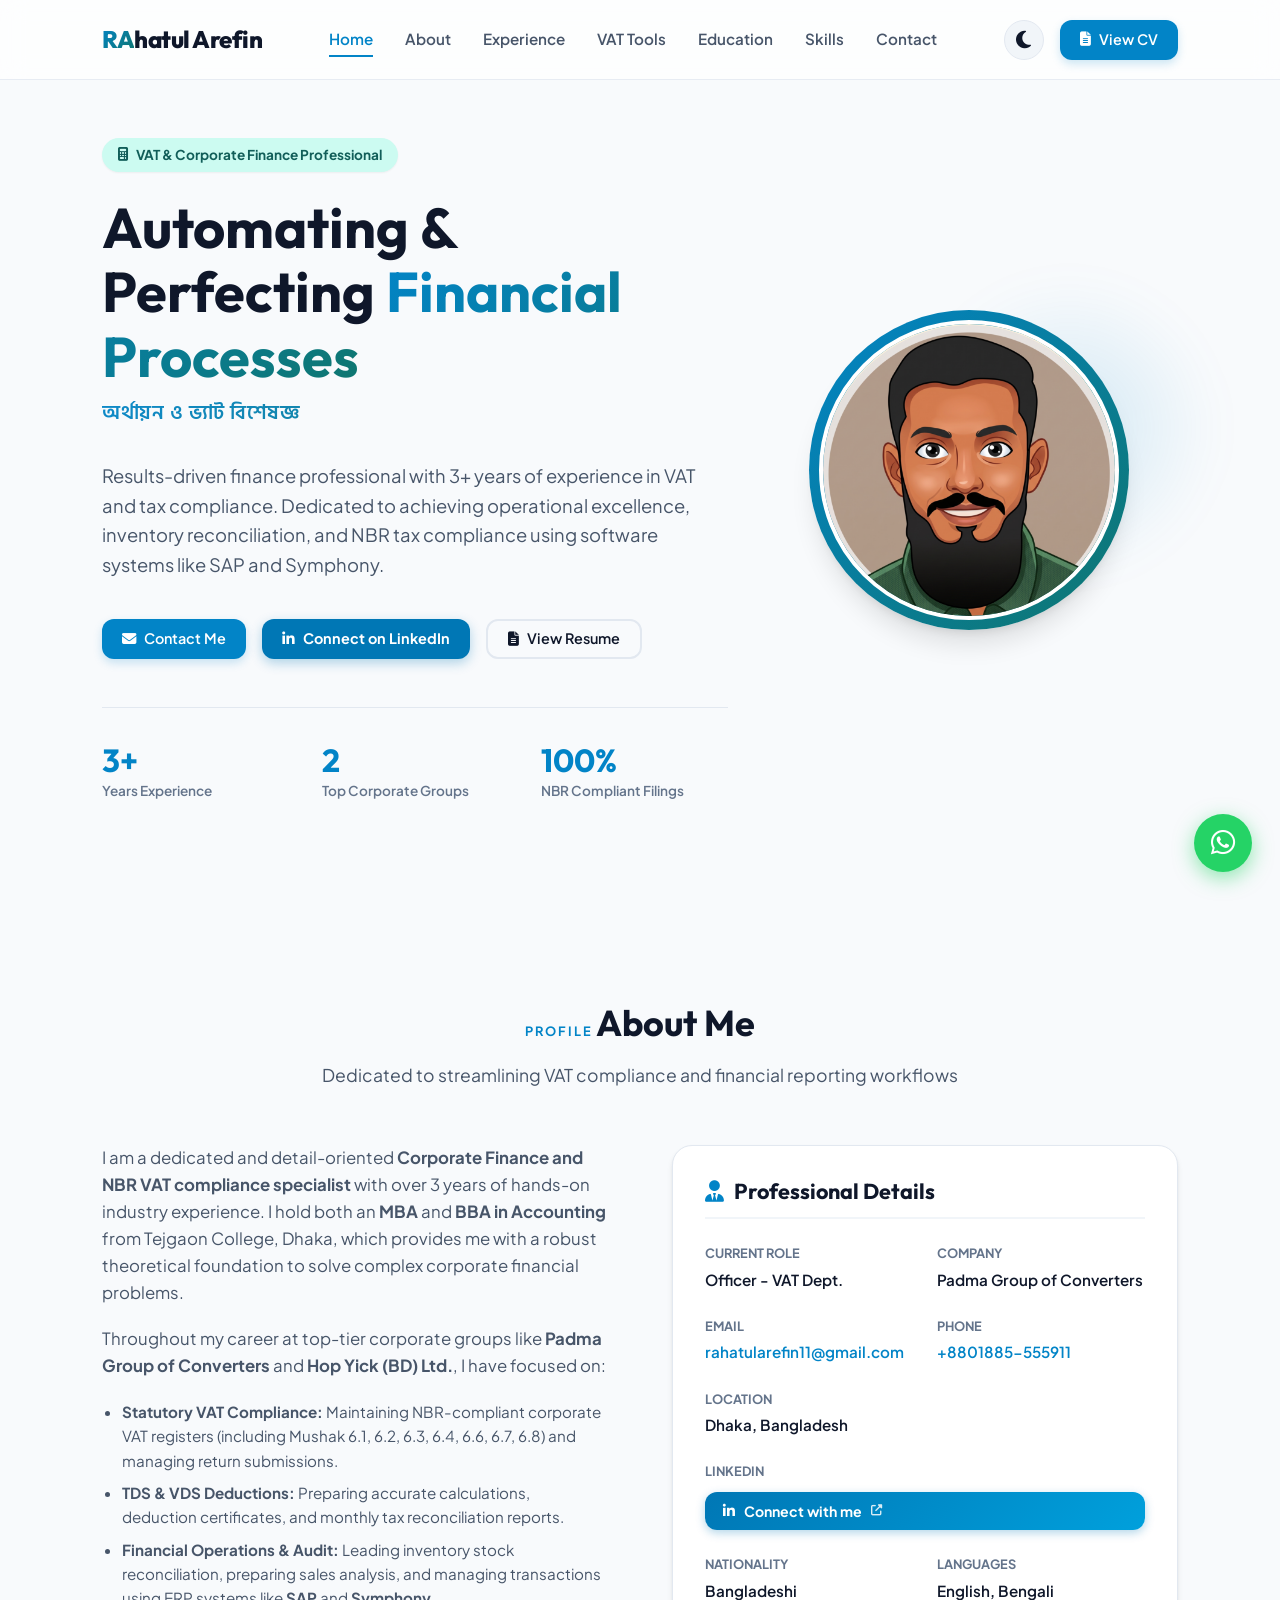
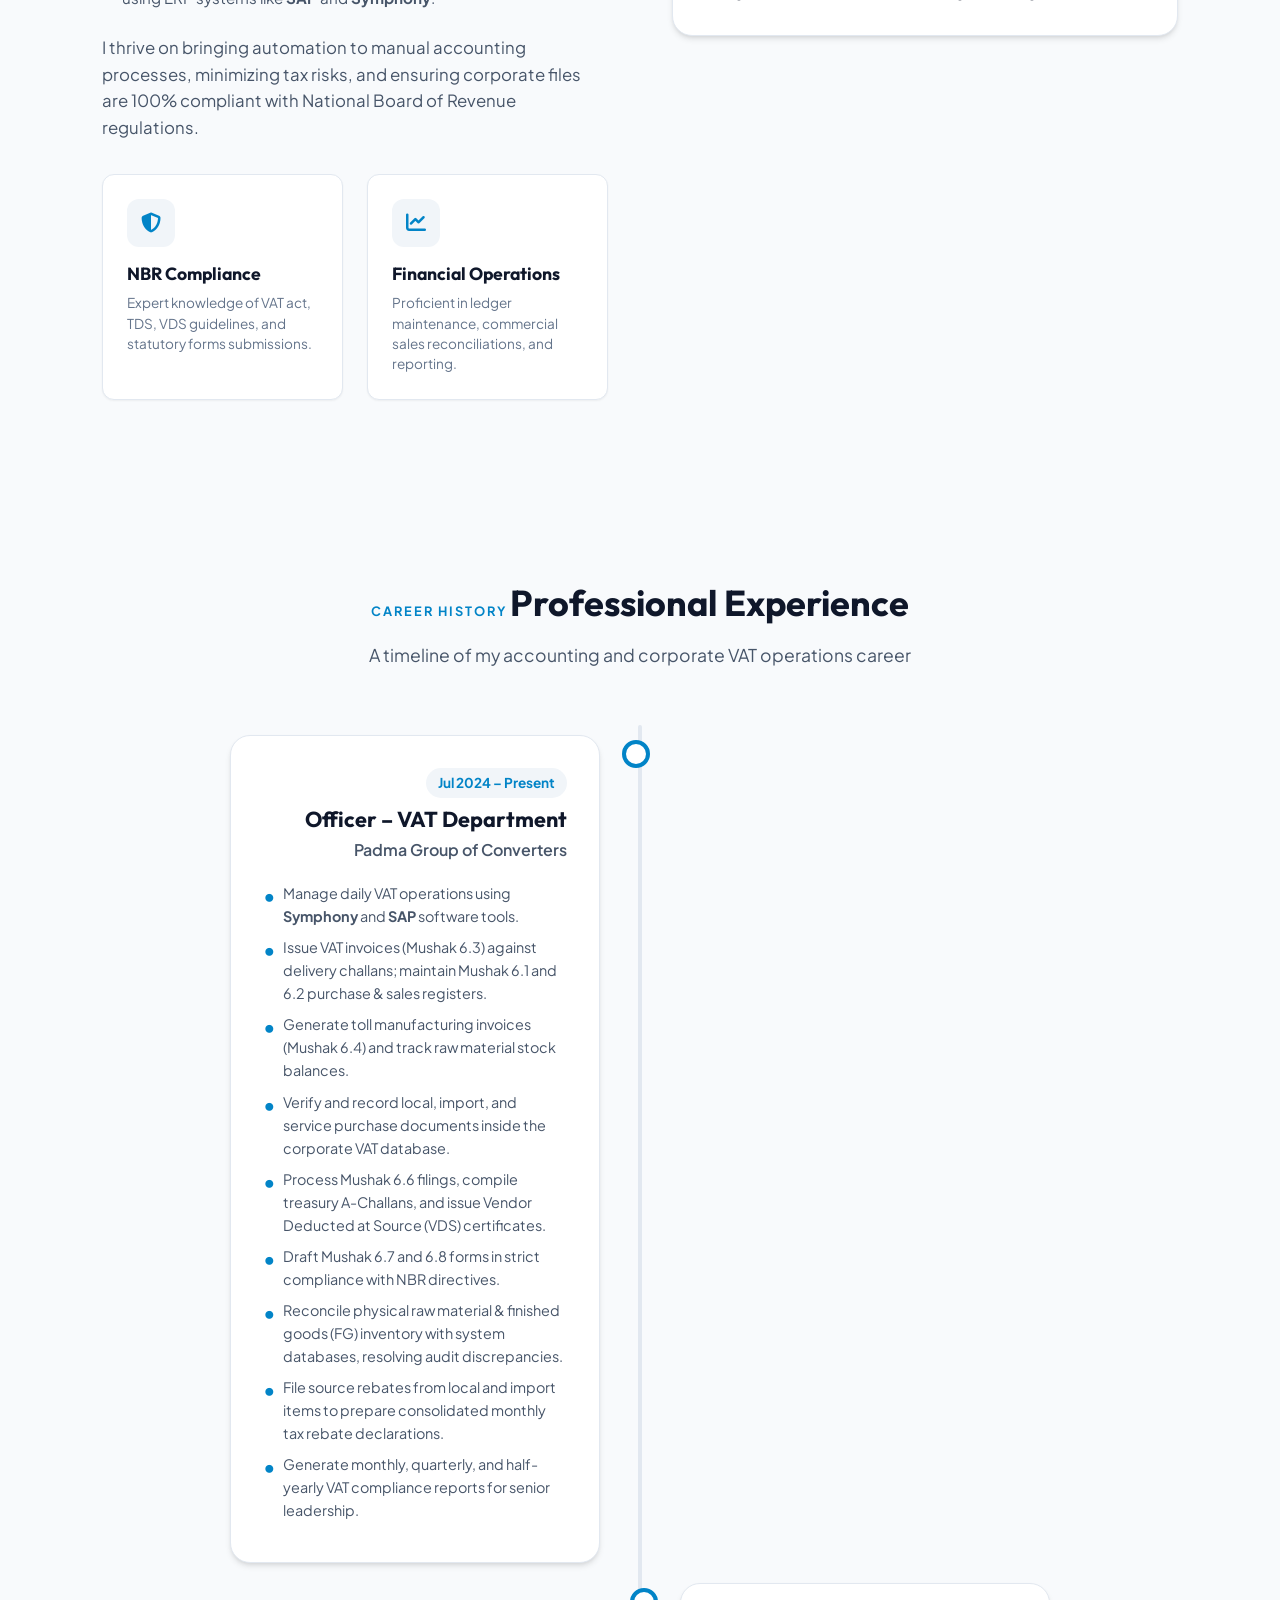
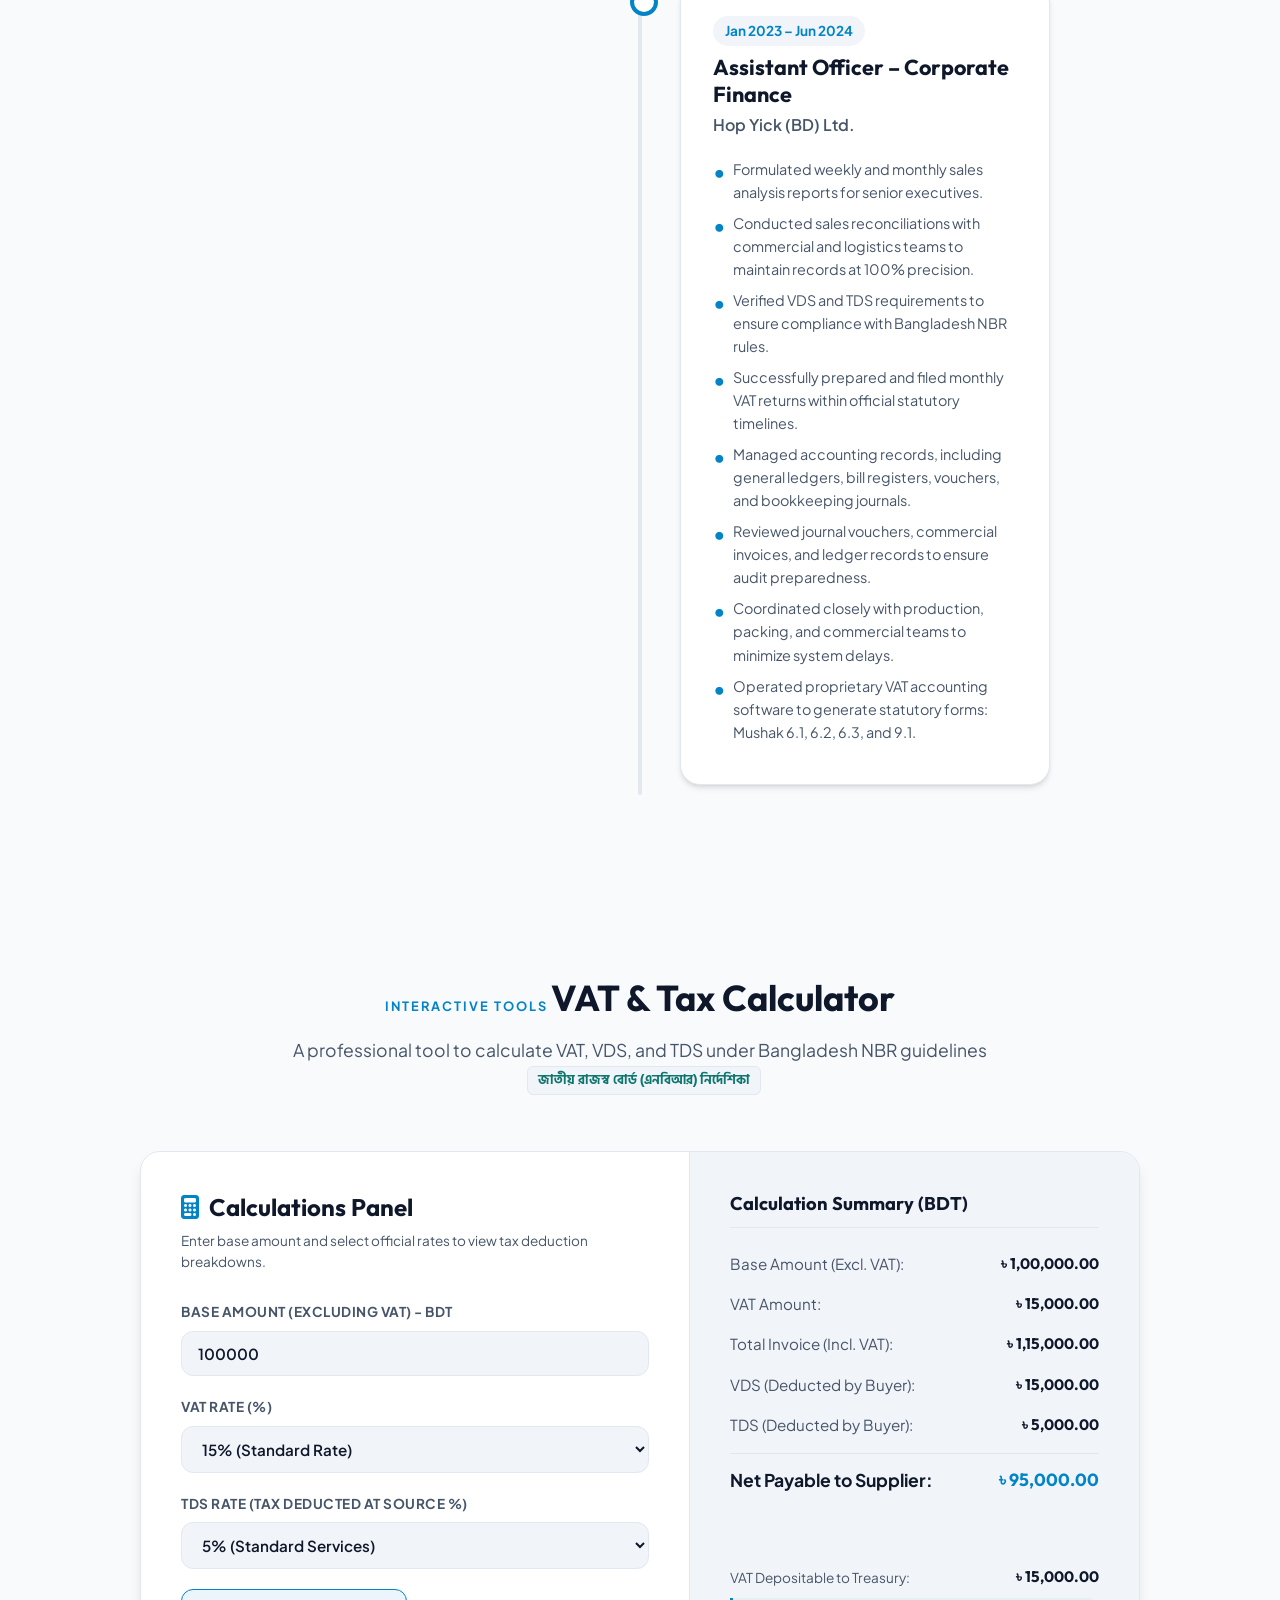
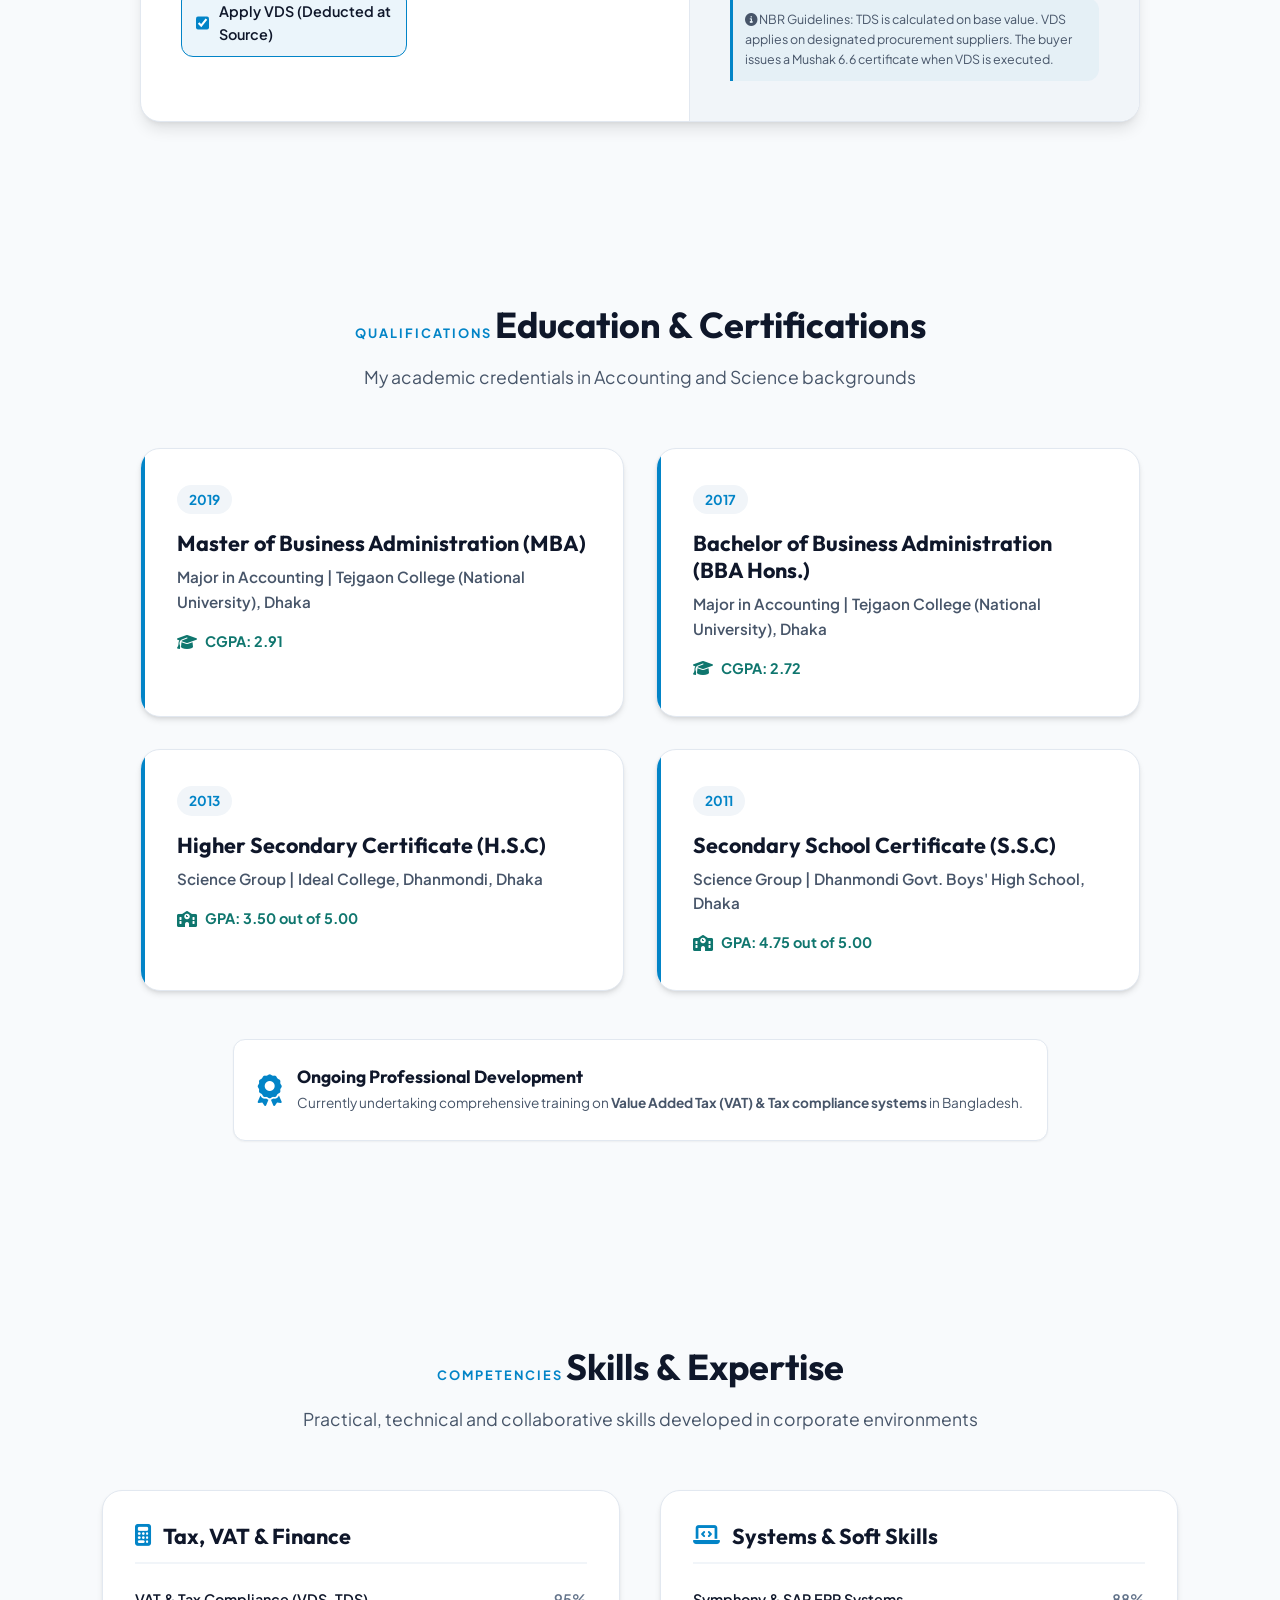
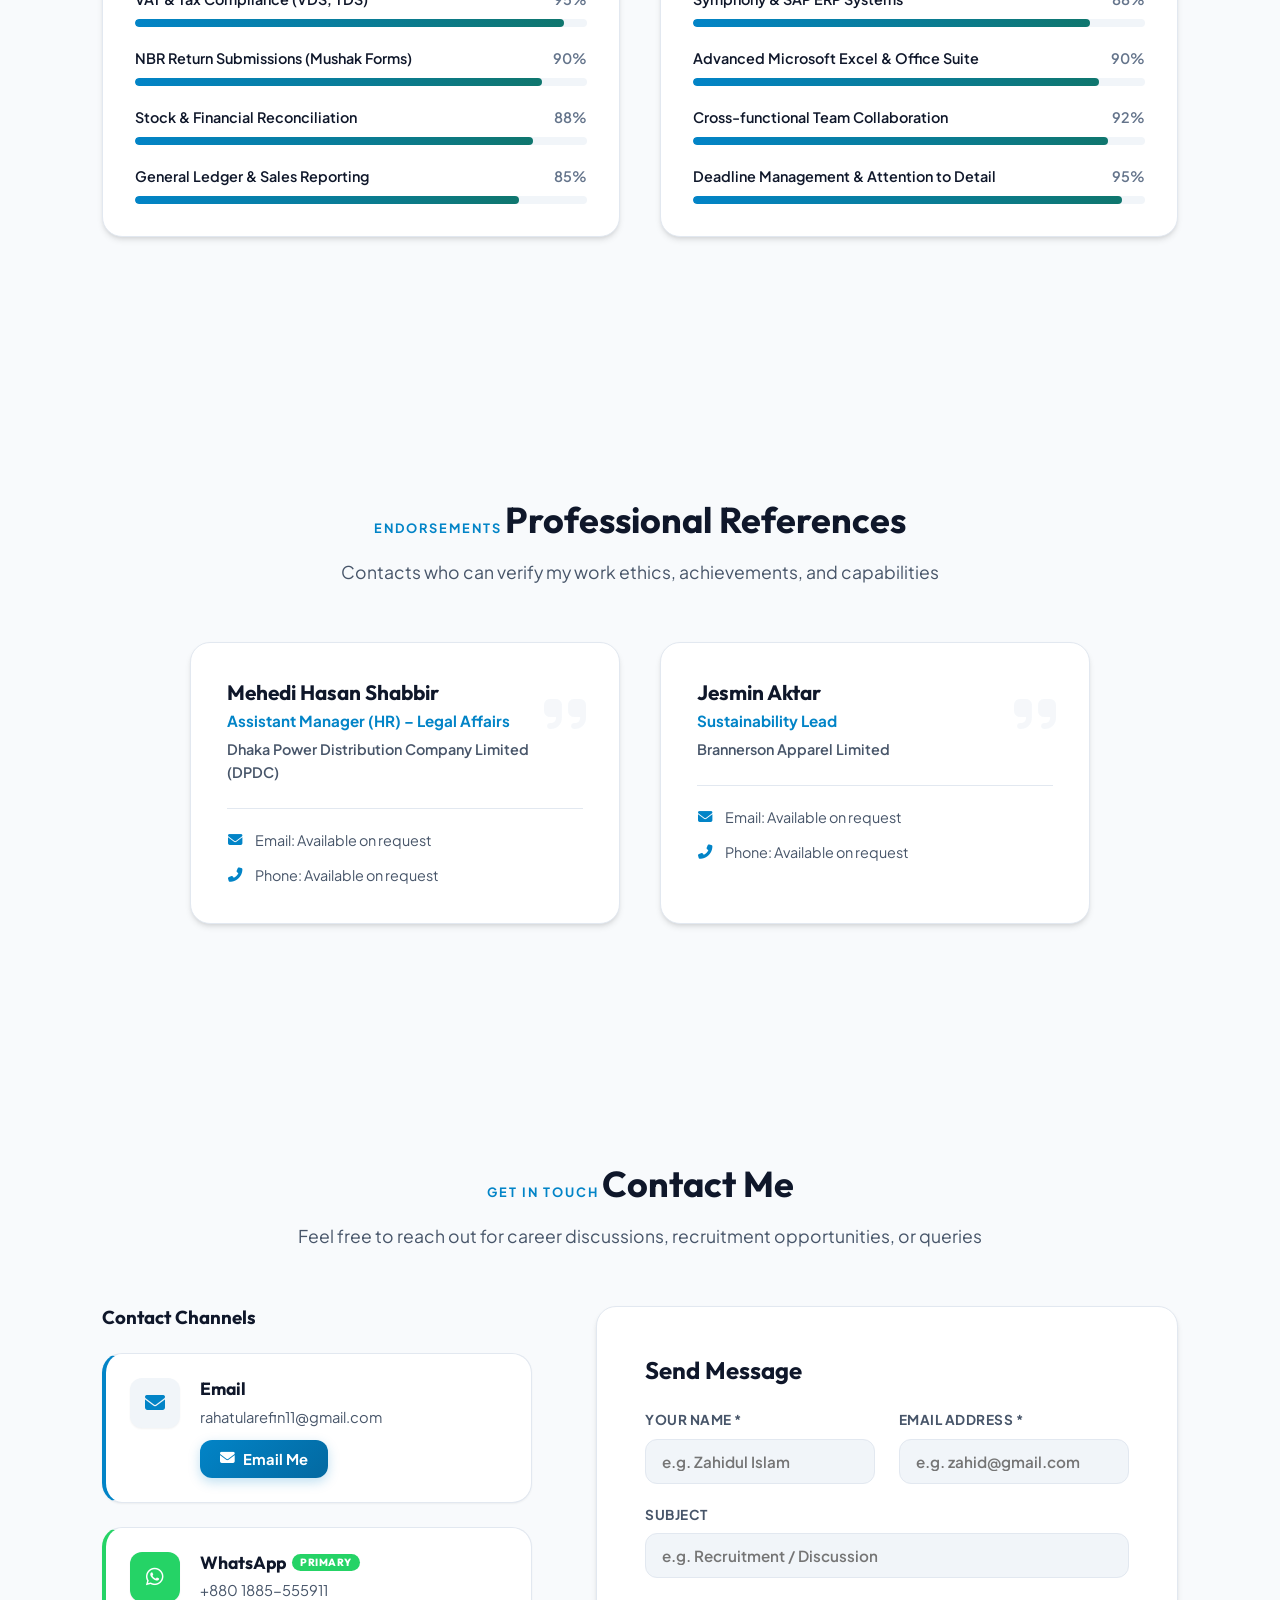
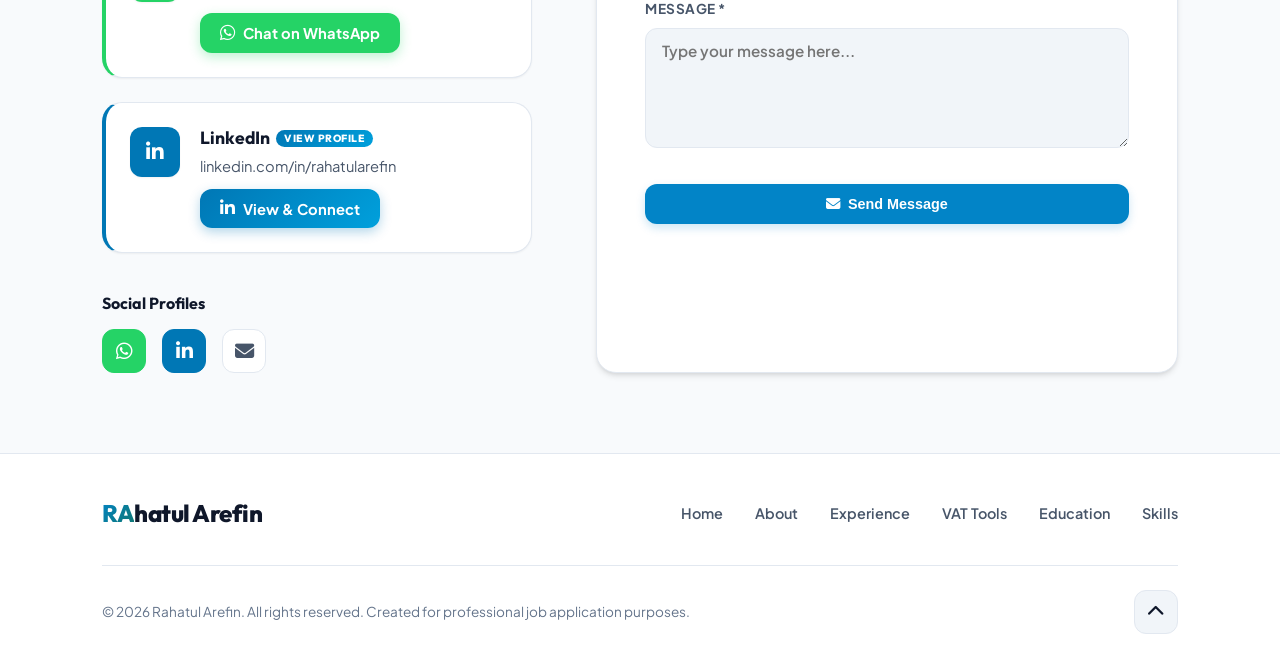
==== index.html @ 2ce01887 "feat: Add professional portfolio website for Rahatul Arefin - Created index.html for the portfolio l" ====
<!DOCTYPE html>
<html lang="en" data-theme="light">
<head>
  <meta charset="UTF-8">
  <meta name="viewport" content="width=device-width, initial-scale=1.0">
  <title>Rahatul Arefin | VAT & Corporate Finance Professional</title>
  <meta name="description" content="Professional portfolio of Rahatul Arefin, an Officer in VAT and Corporate Finance with 3+ years of experience in NBR compliance, VAT filings, reconciliations, and financial reporting.">
  
  <!-- FontAwesome Icons -->
  <link rel="stylesheet" href="https://cdnjs.cloudflare.com/ajax/libs/font-awesome/6.4.0/css/all.min.css">
  
  <!-- Custom Stylesheet -->
  <link rel="stylesheet" href="css/style.css">
</head>
<body>

  <!-- Scroll Progress Bar -->
  <div class="scroll-progress"></div>

  <!-- Header / Navigation -->
  <header>
    <div class="logo" onclick="window.scrollTo({top: 0, behavior: 'smooth'})">
      <span>RA</span>hatul Arefin
    </div>
    
    <nav class="nav-links">
      <a href="#hero" class="active">Home</a>
      <a href="#about">About</a>
      <a href="#experience">Experience</a>
      <a href="#calculator">VAT Tools</a>
      <a href="#education">Education</a>
      <a href="#skills">Skills</a>
      <a href="#contact">Contact</a>
      <a href="cv.html" class="mobile-cv-download">
        <i class="fas fa-file-alt"></i> View CV
      </a>
    </nav>
    
    <div class="header-right">
      <button class="theme-toggle" id="theme-toggle" aria-label="Toggle dark/light mode">
        <i class="fas fa-moon"></i>
        <i class="fas fa-sun"></i>
      </button>
      
      <div class="nav-actions">
        <a href="cv.html" class="btn-primary">
          <i class="fas fa-file-alt"></i> View CV
        </a>
      </div>
      
      <button class="mobile-menu-btn" aria-label="Toggle menu">
        <i class="fas fa-bars"></i>
      </button>
    </div>
  </header>

  <!-- Hero Section -->
  <section id="hero" class="hero">
    <div class="hero-content">
      <div class="hero-tag">
        <i class="fas fa-calculator"></i> VAT & Corporate Finance Professional
      </div>
      <h1 class="hero-title">
        Automating & Perfecting <span>Financial Processes</span>
      </h1>
      <div class="hero-bangla-subtitle">অর্থায়ন ও ভ্যাট বিশেষজ্ঞ</div>
      <p class="hero-description">
        Results-driven finance professional with 3+ years of experience in VAT and tax compliance. Dedicated to achieving operational excellence, inventory reconciliation, and NBR tax compliance using software systems like SAP and Symphony.
      </p>
      
      <div class="hero-actions">
        <a href="#contact" class="btn-primary">
          <i class="fas fa-envelope"></i> Contact Me
        </a>
        <a href="https://linkedin.com/in/rahatularefin" target="_blank" rel="noopener noreferrer" class="btn-linkedin">
          <i class="fab fa-linkedin-in"></i> Connect on LinkedIn
        </a>
        <a href="cv.html" class="btn-secondary">
          <i class="fas fa-file-alt"></i> View Resume
        </a>
      </div>
      
      <div class="hero-stats">
        <div class="stat-item">
          <h3>3+</h3>
          <p>Years Experience</p>
        </div>
        <div class="stat-item">
          <h3>2</h3>
          <p>Top Corporate Groups</p>
        </div>
        <div class="stat-item">
          <h3>100%</h3>
          <p>NBR Compliant Filings</p>
        </div>
      </div>
    </div>
    
    <div class="hero-image-container">
      <div class="hero-image-wrapper">
        <img src="images/arefinrahat.png" alt="Rahatul Arefin">
      </div>
      <div class="hero-bg-glow"></div>
    </div>
  </section>

  <!-- About Section -->
  <section id="about" class="reveal">
    <div class="section-header">
      <span class="section-tag">Profile</span>
      <h2 class="section-title">About Me</h2>
      <p class="section-subtitle">Dedicated to streamlining VAT compliance and financial reporting workflows</p>
    </div>
    
    <div class="about-grid">
      <div class="about-text-content">
        <p>
          I am a dedicated and detail-oriented <strong>Corporate Finance and NBR VAT compliance specialist</strong> with over 3 years of hands-on industry experience. I hold both an <strong>MBA</strong> and <strong>BBA in Accounting</strong> from Tejgaon College, Dhaka, which provides me with a robust theoretical foundation to solve complex corporate financial problems.
        </p>
        <p>
          Throughout my career at top-tier corporate groups like <strong>Padma Group of Converters</strong> and <strong>Hop Yick (BD) Ltd.</strong>, I have focused on:
        </p>
        <ul style="margin-bottom: 1.5rem; padding-left: 20px; list-style-type: disc; color: var(--text-secondary); font-size: 0.95rem; line-height: 1.6;">
          <li style="margin-bottom: 8px;"><strong>Statutory VAT Compliance:</strong> Maintaining NBR-compliant corporate VAT registers (including Mushak 6.1, 6.2, 6.3, 6.4, 6.6, 6.7, 6.8) and managing return submissions.</li>
          <li style="margin-bottom: 8px;"><strong>TDS & VDS Deductions:</strong> Preparing accurate calculations, deduction certificates, and monthly tax reconciliation reports.</li>
          <li style="margin-bottom: 8px;"><strong>Financial Operations & Audit:</strong> Leading inventory stock reconciliation, preparing sales analysis, and managing transactions using ERP systems like <strong>SAP</strong> and <strong>Symphony</strong>.</li>
        </ul>
        <p>
          I thrive on bringing automation to manual accounting processes, minimizing tax risks, and ensuring corporate files are 100% compliant with National Board of Revenue regulations.
        </p>
        
        <div class="career-pillars">
          <div class="pillar-card">
            <div class="pillar-icon"><i class="fas fa-shield-alt"></i></div>
            <h4>NBR Compliance</h4>
            <p>Expert knowledge of VAT act, TDS, VDS guidelines, and statutory forms submissions.</p>
          </div>
          <div class="pillar-card">
            <div class="pillar-icon"><i class="fas fa-chart-line"></i></div>
            <h4>Financial Operations</h4>
            <p>Proficient in ledger maintenance, commercial sales reconciliations, and reporting.</p>
          </div>
        </div>
      </div>
      
      <div class="about-details-card">
        <h3><i class="fas fa-user-tie"></i> Professional Details</h3>
        <div class="info-grid">
          <div class="info-item">
            <span class="info-label">Current Role</span>
            <span class="info-value">Officer - VAT Dept.</span>
          </div>
          <div class="info-item">
            <span class="info-label">Company</span>
            <span class="info-value">Padma Group of Converters</span>
          </div>
          <div class="info-item">
            <span class="info-label">Email</span>
            <span class="info-value"><a href="mailto:rahatularefin11@gmail.com">rahatularefin11@gmail.com</a></span>
          </div>
          <div class="info-item">
            <span class="info-label">Phone</span>
            <span class="info-value"><a href="tel:+8801885555911">+8801885-555911</a></span>
          </div>
          <div class="info-item">
            <span class="info-label">Location</span>
            <span class="info-value">Dhaka, Bangladesh</span>
          </div>
          <div class="info-item info-item--linkedin">
            <span class="info-label">LinkedIn</span>
            <a
              href="https://linkedin.com/in/rahatularefin"
              target="_blank"
              rel="noopener noreferrer"
              class="linkedin-connect-btn"
            >
              <i class="fab fa-linkedin-in"></i>
              <span>Connect with me</span>
              <i class="fas fa-external-link-alt linkedin-ext"></i>
            </a>
          </div>
          <div class="info-item">
            <span class="info-label">Nationality</span>
            <span class="info-value">Bangladeshi</span>
          </div>
          <div class="info-item">
            <span class="info-label">Languages</span>
            <span class="info-value">English, Bengali</span>
          </div>
        </div>
      </div>
    </div>
  </section>

  <!-- Experience Section -->
  <section id="experience" class="reveal">
    <div class="section-header">
      <span class="section-tag">Career History</span>
      <h2 class="section-title">Professional Experience</h2>
      <p class="section-subtitle">A timeline of my accounting and corporate VAT operations career</p>
    </div>
    
    <div class="timeline">
      <!-- Padma Group of Converters -->
      <div class="timeline-item">
        <div class="timeline-content">
          <span class="timeline-date">Jul 2024 – Present</span>
          <h3 class="timeline-title">Officer – VAT Department</h3>
          <span class="timeline-company">Padma Group of Converters</span>
          <ul class="timeline-responsibilities">
            <li>Manage daily VAT operations using <strong>Symphony</strong> and <strong>SAP</strong> software tools.</li>
            <li>Issue VAT invoices (Mushak 6.3) against delivery challans; maintain Mushak 6.1 and 6.2 purchase & sales registers.</li>
            <li>Generate toll manufacturing invoices (Mushak 6.4) and track raw material stock balances.</li>
            <li>Verify and record local, import, and service purchase documents inside the corporate VAT database.</li>
            <li>Process Mushak 6.6 filings, compile treasury A-Challans, and issue Vendor Deducted at Source (VDS) certificates.</li>
            <li>Draft Mushak 6.7 and 6.8 forms in strict compliance with NBR directives.</li>
            <li>Reconcile physical raw material & finished goods (FG) inventory with system databases, resolving audit discrepancies.</li>
            <li>File source rebates from local and import items to prepare consolidated monthly tax rebate declarations.</li>
            <li>Generate monthly, quarterly, and half-yearly VAT compliance reports for senior leadership.</li>
          </ul>
        </div>
      </div>
      
      <!-- Hop Yick (BD) Ltd -->
      <div class="timeline-item">
        <div class="timeline-content">
          <span class="timeline-date">Jan 2023 – Jun 2024</span>
          <h3 class="timeline-title">Assistant Officer – Corporate Finance</h3>
          <span class="timeline-company">Hop Yick (BD) Ltd.</span>
          <ul class="timeline-responsibilities">
            <li>Formulated weekly and monthly sales analysis reports for senior executives.</li>
            <li>Conducted sales reconciliations with commercial and logistics teams to maintain records at 100% precision.</li>
            <li>Verified VDS and TDS requirements to ensure compliance with Bangladesh NBR rules.</li>
            <li>Successfully prepared and filed monthly VAT returns within official statutory timelines.</li>
            <li>Managed accounting records, including general ledgers, bill registers, vouchers, and bookkeeping journals.</li>
            <li>Reviewed journal vouchers, commercial invoices, and ledger records to ensure audit preparedness.</li>
            <li>Coordinated closely with production, packing, and commercial teams to minimize system delays.</li>
            <li>Operated proprietary VAT accounting software to generate statutory forms: Mushak 6.1, 6.2, 6.3, and 9.1.</li>
          </ul>
        </div>
      </div>
    </div>
  </section>

  <!-- Interactive NBR VAT & TDS Calculator Tool -->
  <section id="calculator" class="reveal">
    <div class="section-header">
      <span class="section-tag">Interactive Tools</span>
      <h2 class="section-title">VAT & Tax Calculator</h2>
      <p class="section-subtitle">A professional tool to calculate VAT, VDS, and TDS under Bangladesh NBR guidelines <span class="bangla-calc-tag">জাতীয় রাজস্ব বোর্ড (এনবিআর) নির্দেশিকা</span></p>
    </div>
    
    <div class="calc-card">
      <div class="calc-form-pane">
        <h3><i class="fas fa-calculator"></i> Calculations Panel</h3>
        <p class="calc-intro-text">Enter base amount and select official rates to view tax deduction breakdowns.</p>
        
        <div class="form-group">
          <label for="calc-amount">Base Amount (excluding VAT) - BDT</label>
          <input type="number" id="calc-amount" value="100000" min="0" placeholder="e.g. 100000">
        </div>
        
        <div class="form-group">
          <label for="calc-vat-rate">VAT Rate (%)</label>
          <select id="calc-vat-rate">
            <option value="15" selected>15% (Standard Rate)</option>
            <option value="10">10% (Specified Services)</option>
            <option value="7.5">7.5% (Suppliers / Procurement)</option>
            <option value="5">5% (Reduced Rate / Basic)</option>
            <option value="0">0% (Exempted / Exported)</option>
          </select>
        </div>
        
        <div class="form-group">
          <label for="calc-tds-rate">TDS Rate (Tax Deducted at Source %)</label>
          <select id="calc-tds-rate">
            <option value="0">0% (Exempted)</option>
            <option value="2">2% (Supply of Goods / Contractors)</option>
            <option value="3">3% (Office Rent)</option>
            <option value="5" selected>5% (Standard Services)</option>
            <option value="7.5">7.5% (Consultants / Advisory)</option>
            <option value="10">10% (High-rate Services / Commissions)</option>
          </select>
        </div>
        
        <div class="calc-switch-group">
          <label class="checkbox-label checked">
            <input type="checkbox" id="calc-vds" checked>
            <span>Apply VDS (Deducted at Source)</span>
          </label>
        </div>
      </div>
      
      <div class="calc-results-pane">
        <div class="results-header">
          <h4>Calculation Summary (BDT)</h4>
          
          <div class="results-list">
            <div class="result-row">
              <span>Base Amount (Excl. VAT):</span>
              <span class="result-val" id="res-base">৳ 100,000.00</span>
            </div>
            <div class="result-row">
              <span>VAT Amount:</span>
              <span class="result-val" id="res-vat">৳ 15,000.00</span>
            </div>
            <div class="result-row">
              <span>Total Invoice (Incl. VAT):</span>
              <span class="result-val" id="res-total">৳ 115,000.00</span>
            </div>
            <div class="result-row">
              <span>VDS (Deducted by Buyer):</span>
              <span class="result-val" id="res-vds">৳ 15,000.00</span>
            </div>
            <div class="result-row">
              <span>TDS (Deducted by Buyer):</span>
              <span class="result-val" id="res-tds">৳ 5,000.00</span>
            </div>
            <div class="result-row highlight">
              <span>Net Payable to Supplier:</span>
              <span class="result-val" id="res-payable">৳ 95,000.00</span>
            </div>
          </div>
        </div>
        
        <div>
          <div class="result-row" style="margin-bottom: 0.5rem; font-size: 0.85rem;">
            <span>VAT Depositable to Treasury:</span>
            <span class="result-val" id="res-treasury" style="font-size: 0.95rem;">৳ 15,000.00</span>
          </div>
          <div class="calc-notes">
            <i class="fas fa-info-circle"></i>
            <span>NBR Guidelines: TDS is calculated on base value. VDS applies on designated procurement suppliers. The buyer issues a Mushak 6.6 certificate when VDS is executed.</span>
          </div>
        </div>
      </div>
    </div>
  </section>

  <!-- Education Section -->
  <section id="education" class="reveal">
    <div class="section-header">
      <span class="section-tag">Qualifications</span>
      <h2 class="section-title">Education & Certifications</h2>
      <p class="section-subtitle">My academic credentials in Accounting and Science backgrounds</p>
    </div>
    
    <div class="edu-grid">
      <!-- MBA -->
      <div class="edu-card">
        <span class="edu-year">2019</span>
        <h3 class="edu-degree">Master of Business Administration (MBA)</h3>
        <p class="edu-school">Major in Accounting | Tejgaon College (National University), Dhaka</p>
        <span class="edu-gpa"><i class="fas fa-graduation-cap"></i> CGPA: 2.91</span>
      </div>
      
      <!-- BBA -->
      <div class="edu-card">
        <span class="edu-year">2017</span>
        <h3 class="edu-degree">Bachelor of Business Administration (BBA Hons.)</h3>
        <p class="edu-school">Major in Accounting | Tejgaon College (National University), Dhaka</p>
        <span class="edu-gpa"><i class="fas fa-graduation-cap"></i> CGPA: 2.72</span>
      </div>
      
      <!-- H.S.C -->
      <div class="edu-card">
        <span class="edu-year">2013</span>
        <h3 class="edu-degree">Higher Secondary Certificate (H.S.C)</h3>
        <p class="edu-school">Science Group | Ideal College, Dhanmondi, Dhaka</p>
        <span class="edu-gpa"><i class="fas fa-school"></i> GPA: 3.50 out of 5.00</span>
      </div>
      
      <!-- S.S.C -->
      <div class="edu-card">
        <span class="edu-year">2011</span>
        <h3 class="edu-degree">Secondary School Certificate (S.S.C)</h3>
        <p class="edu-school">Science Group | Dhanmondi Govt. Boys' High School, Dhaka</p>
        <span class="edu-gpa"><i class="fas fa-school"></i> GPA: 4.75 out of 5.00</span>
      </div>
    </div>
    
    <!-- Certifications and Ongoing Training -->
    <div style="max-width: 1000px; margin: 3rem auto 0 auto; text-align: center;" class="reveal">
      <div style="background-color: var(--bg-secondary); border: 1px solid var(--border-color); border-radius: var(--radius-md); padding: 1.5rem; display: inline-flex; align-items: center; gap: 15px; box-shadow: var(--shadow-sm);">
        <div style="font-size: 2rem; color: var(--primary);"><i class="fas fa-award"></i></div>
        <div style="text-align: left;">
          <h4 style="font-size: 1.1rem; margin-bottom: 0.25rem;">Ongoing Professional Development</h4>
          <p style="font-size: 0.85rem; color: var(--text-secondary);">Currently undertaking comprehensive training on <strong>Value Added Tax (VAT) & Tax compliance systems</strong> in Bangladesh.</p>
        </div>
      </div>
    </div>
  </section>

  <!-- Skills Section -->
  <section id="skills" class="reveal">
    <div class="section-header">
      <span class="section-tag">Competencies</span>
      <h2 class="section-title">Skills & Expertise</h2>
      <p class="section-subtitle">Practical, technical and collaborative skills developed in corporate environments</p>
    </div>
    
    <div class="skills-grid">
      <!-- Technical / Domain Skills -->
      <div class="skills-category">
        <h3><i class="fas fa-calculator"></i> Tax, VAT & Finance</h3>
        <div class="skills-list">
          <div class="skill-item">
            <div class="skill-info">
              <span class="skill-name">VAT & Tax Compliance (VDS, TDS)</span>
              <span class="skill-level">95%</span>
            </div>
            <div class="skill-bar-container">
              <div class="skill-bar" data-width="95%"></div>
            </div>
          </div>
          
          <div class="skill-item">
            <div class="skill-info">
              <span class="skill-name">NBR Return Submissions (Mushak Forms)</span>
              <span class="skill-level">90%</span>
            </div>
            <div class="skill-bar-container">
              <div class="skill-bar" data-width="90%"></div>
            </div>
          </div>
          
          <div class="skill-item">
            <div class="skill-info">
              <span class="skill-name">Stock & Financial Reconciliation</span>
              <span class="skill-level">88%</span>
            </div>
            <div class="skill-bar-container">
              <div class="skill-bar" data-width="88%"></div>
            </div>
          </div>
          
          <div class="skill-item">
            <div class="skill-info">
              <span class="skill-name">General Ledger & Sales Reporting</span>
              <span class="skill-level">85%</span>
            </div>
            <div class="skill-bar-container">
              <div class="skill-bar" data-width="85%"></div>
            </div>
          </div>
        </div>
      </div>
      
      <!-- Software & Professional Skills -->
      <div class="skills-category">
        <h3><i class="fas fa-laptop-code"></i> Systems & Soft Skills</h3>
        <div class="skills-list">
          <div class="skill-item">
            <div class="skill-info">
              <span class="skill-name">Symphony & SAP ERP Systems</span>
              <span class="skill-level">88%</span>
            </div>
            <div class="skill-bar-container">
              <div class="skill-bar" data-width="88%"></div>
            </div>
          </div>
          
          <div class="skill-item">
            <div class="skill-info">
              <span class="skill-name">Advanced Microsoft Excel & Office Suite</span>
              <span class="skill-level">90%</span>
            </div>
            <div class="skill-bar-container">
              <div class="skill-bar" data-width="90%"></div>
            </div>
          </div>
          
          <div class="skill-item">
            <div class="skill-info">
              <span class="skill-name">Cross-functional Team Collaboration</span>
              <span class="skill-level">92%</span>
            </div>
            <div class="skill-bar-container">
              <div class="skill-bar" data-width="92%"></div>
            </div>
          </div>
          
          <div class="skill-item">
            <div class="skill-info">
              <span class="skill-name">Deadline Management & Attention to Detail</span>
              <span class="skill-level">95%</span>
            </div>
            <div class="skill-bar-container">
              <div class="skill-bar" data-width="95%"></div>
            </div>
          </div>
        </div>
      </div>
    </div>
  </section>

  <!-- References Section -->
  <section id="references" class="reveal">
    <div class="section-header">
      <span class="section-tag">Endorsements</span>
      <h2 class="section-title">Professional References</h2>
      <p class="section-subtitle">Contacts who can verify my work ethics, achievements, and capabilities</p>
    </div>
    
    <div class="ref-grid">
      <!-- Mehedi Hasan Shabbir -->
      <div class="ref-card">
        <div class="ref-icon-bg"><i class="fas fa-quote-right"></i></div>
        <h3 class="ref-name">Mehedi Hasan Shabbir</h3>
        <p class="ref-title">Assistant Manager (HR) – Legal Affairs</p>
        <p class="ref-company">Dhaka Power Distribution Company Limited (DPDC)</p>
        
        <div class="ref-details">
          <div class="ref-contact-row">
            <i class="fas fa-envelope"></i>
            <span>Email: Available on request</span>
          </div>
          <div class="ref-contact-row">
            <i class="fas fa-phone-alt"></i>
            <span>Phone: Available on request</span>
          </div>
        </div>
      </div>
      
      <!-- Jesmin Aktar -->
      <div class="ref-card">
        <div class="ref-icon-bg"><i class="fas fa-quote-right"></i></div>
        <h3 class="ref-name">Jesmin Aktar</h3>
        <p class="ref-title">Sustainability Lead</p>
        <p class="ref-company">Brannerson Apparel Limited</p>
        
        <div class="ref-details">
          <div class="ref-contact-row">
            <i class="fas fa-envelope"></i>
            <span>Email: Available on request</span>
          </div>
          <div class="ref-contact-row">
            <i class="fas fa-phone-alt"></i>
            <span>Phone: Available on request</span>
          </div>
        </div>
      </div>
    </div>
  </section>

  <!-- Contact Section -->
  <section id="contact" class="reveal">
    <div class="section-header">
      <span class="section-tag">Get in Touch</span>
      <h2 class="section-title">Contact Me</h2>
      <p class="section-subtitle">Feel free to reach out for career discussions, recruitment opportunities, or queries</p>
    </div>
    
    <div class="contact-container">
      <div class="contact-info">
        <h3>Contact Channels</h3>
        
        <div class="contact-card email-card">
          <div class="contact-icon"><i class="fas fa-envelope"></i></div>
          <div class="contact-details">
            <h4>Email</h4>
            <p>rahatularefin11@gmail.com</p>
            <a href="mailto:rahatularefin11@gmail.com" class="email-btn">
              <i class="fas fa-envelope"></i> Email Me
            </a>
          </div>
        </div>
        
        <!-- WhatsApp Primary CTA Card -->
        <div class="contact-card whatsapp-card">
          <div class="contact-icon whatsapp-icon"><i class="fab fa-whatsapp"></i></div>
          <div class="contact-details">
            <h4>WhatsApp <span class="wa-badge">Primary</span></h4>
            <p>+880 1885-555911</p>
            <a
              href="https://wa.me/8801885555911?text=Hi!"
              target="_blank"
              rel="noopener noreferrer"
              class="wa-btn"
              id="whatsapp-cta"
            >
              <i class="fab fa-whatsapp"></i>
              Chat on WhatsApp
            </a>
          </div>
        </div>
        
        <!-- LinkedIn Primary CTA Card -->
        <div class="contact-card linkedin-card">
          <div class="contact-icon linkedin-icon"><i class="fab fa-linkedin-in"></i></div>
          <div class="contact-details">
            <h4>LinkedIn <span class="li-badge">View Profile</span></h4>
            <p>linkedin.com/in/rahatularefin</p>
            <a
              href="https://linkedin.com/in/rahatularefin"
              target="_blank"
              rel="noopener noreferrer"
              class="li-btn"
            >
              <i class="fab fa-linkedin-in"></i>
              View &amp; Connect
            </a>
          </div>
        </div>
        
        <div style="margin-top: 1rem;">
          <h4>Social Profiles</h4>
          <div class="social-links">
            <a href="https://wa.me/8801885555911?text=Hi!" target="_blank" rel="noopener noreferrer" class="social-icon social-icon--wa" aria-label="WhatsApp">
              <i class="fab fa-whatsapp"></i>
            </a>
            <a href="https://linkedin.com/in/rahatularefin" target="_blank" rel="noopener noreferrer" class="social-icon social-icon--li" aria-label="LinkedIn">
              <i class="fab fa-linkedin-in"></i>
            </a>
            <a href="mailto:rahatularefin11@gmail.com" class="social-icon" aria-label="Email">
              <i class="fas fa-envelope"></i>
            </a>
          </div>
        </div>
      </div>
      
      <div class="contact-form-pane">
        <h3>Send Message</h3>
        <form id="contact-form">
          <div class="form-row">
            <div class="form-group">
              <label for="form-name">Your Name *</label>
              <input type="text" id="form-name" required placeholder="e.g. Zahidul Islam">
            </div>
            <div class="form-group">
              <label for="form-email">Email Address *</label>
              <input type="email" id="form-email" required placeholder="e.g. zahid@gmail.com">
            </div>
          </div>
          
          <div class="form-group">
            <label for="form-subject">Subject</label>
            <input type="text" id="form-subject" placeholder="e.g. Recruitment / Discussion">
          </div>
          
          <div class="form-group">
            <label for="form-message">Message *</label>
            <textarea id="form-message" required placeholder="Type your message here..."></textarea>
          </div>
          
          <button type="submit" class="btn-primary" style="margin-top: 1rem; width: 100%; justify-content: center;">
            <i class="fas fa-envelope"></i> Send Message
          </button>
          
          <div class="form-status" id="form-status"></div>
        </form>
      </div>
    </div>
  </section>

  <!-- Footer -->
  <footer>
    <div class="footer-top">
      <div class="logo" onclick="window.scrollTo({top: 0, behavior: 'smooth'})">
        <span>RA</span>hatul Arefin
      </div>
      <div class="footer-links">
        <a href="#hero">Home</a>
        <a href="#about">About</a>
        <a href="#experience">Experience</a>
        <a href="#calculator">VAT Tools</a>
        <a href="#education">Education</a>
        <a href="#skills">Skills</a>
      </div>
    </div>
    
    <div class="footer-bottom">
      <p>&copy; 2026 Rahatul Arefin. All rights reserved. Created for professional job application purposes.</p>
      <div class="back-to-top" id="back-to-top" onclick="window.scrollTo(0,0)" title="Back to Top">
        <i class="fas fa-chevron-up"></i>
      </div>
    </div>
  </footer>

  <!-- Custom JavaScript -->
  <script src="js/main.js"></script>

  <!-- Floating WhatsApp Button -->
  <a
    href="https://wa.me/8801885555911?text=Hi!"
    target="_blank"
    rel="noopener noreferrer"
    class="wa-float"
    aria-label="Chat on WhatsApp"
    title="Chat on WhatsApp"
  >
    <i class="fab fa-whatsapp"></i>
    <span class="wa-float-tooltip">Chat with me!</span>
  </a>
</body>
</html>
---- css/style.css ----
/* Reset and Base Styles */
@import url('https://fonts.googleapis.com/css2?family=Hind+Siliguri:wght@400;500;600;700&family=Outfit:wght@300;400;500;600;700;800&family=Plus+Jakarta+Sans:wght@300;400;500;600;700;800&display=swap');

:root {
  /* Color Tokens - Light Mode (Default) */
  --bg-primary: #f8fafc;
  --bg-secondary: #ffffff;
  --bg-tertiary: #f1f5f9;
  --bg-glass: rgba(255, 255, 255, 0.7);
  --border-color: #e2e8f0;
  --border-glass: rgba(226, 232, 240, 0.8);
  
  --text-primary: #0f172a;
  --text-secondary: #475569;
  --text-muted: #64748b;
  
  --primary: #0284c7;
  --primary-hover: #0369a1;
  --primary-rgb: 2, 132, 199;
  
  --accent: #0f766e;
  --accent-light: #ccfbf1;
  --accent-text: #115e59;
  
  --success: #16a34a;
  --warning: #ca8a04;
  --error: #dc2626;
  
  --shadow-sm: 0 1px 2px 0 rgba(0, 0, 0, 0.05);
  --shadow-md: 0 4px 6px -1px rgba(0, 0, 0, 0.1), 0 2px 4px -2px rgba(0, 0, 0, 0.1);
  --shadow-lg: 0 10px 15px -3px rgba(0, 0, 0, 0.1), 0 4px 6px -4px rgba(0, 0, 0, 0.1);
  --shadow-xl: 0 20px 25px -5px rgba(0, 0, 0, 0.1), 0 8px 10px -6px rgba(0, 0, 0, 0.1);
  
  --radius-sm: 0.375rem;
  --radius-md: 0.75rem;
  --radius-lg: 1.25rem;
  --radius-full: 9999px;
  
  --font-heading: 'Outfit', sans-serif;
  --font-body: 'Plus Jakarta Sans', sans-serif;
  
  --transition-fast: 0.15s ease;
  --transition-normal: 0.3s ease;
  --transition-slow: 0.5s ease;
}

/* Dark Mode Variables */
[data-theme="dark"] {
  --bg-primary: #0b0f19;
  --bg-secondary: #111827;
  --bg-tertiary: #1f2937;
  --bg-glass: rgba(17, 24, 39, 0.75);
  --border-color: #374151;
  --border-glass: rgba(55, 65, 81, 0.5);
  
  --text-primary: #f9fafb;
  --text-secondary: #d1d5db;
  --text-muted: #9ca3af;
  
  --primary: #38bdf8;
  --primary-hover: #7dd3fc;
  --primary-rgb: 56, 189, 248;
  
  --accent: #2dd4bf;
  --accent-light: #115e59;
  --accent-text: #ccfbf1;
  
  --shadow-sm: 0 1px 2px 0 rgba(0, 0, 0, 0.5);
  --shadow-md: 0 4px 6px -1px rgba(0, 0, 0, 0.3), 0 2px 4px -2px rgba(0, 0, 0, 0.3);
  --shadow-lg: 0 10px 15px -3px rgba(0, 0, 0, 0.4), 0 4px 6px -4px rgba(0, 0, 0, 0.4);
  --shadow-xl: 0 20px 25px -5px rgba(0, 0, 0, 0.5), 0 8px 10px -6px rgba(0, 0, 0, 0.5);
}

* {
  box-sizing: border-box;
  margin: 0;
  padding: 0;
}

html {
  scroll-behavior: smooth;
  font-size: 16px;
  max-width: 100%;
  overflow-x: hidden;
}

body {
  font-family: var(--font-body);
  background-color: var(--bg-primary);
  color: var(--text-primary);
  line-height: 1.6;
  max-width: 100%;
  overflow-x: hidden;
  transition: background-color var(--transition-normal), color var(--transition-normal);
}

h1, h2, h3, h4, h5, h6 {
  font-family: var(--font-heading);
  font-weight: 700;
  line-height: 1.25;
  color: var(--text-primary);
}

a {
  color: var(--primary);
  text-decoration: none;
  transition: color var(--transition-fast);
}

a:hover {
  color: var(--primary-hover);
}

ul {
  list-style: none;
}

img {
  max-width: 100%;
  height: auto;
  display: block;
}

/* Scroll Progress Bar */
.scroll-progress {
  position: fixed;
  top: 0;
  left: 0;
  height: 4px;
  background: linear-gradient(90deg, var(--primary), var(--accent));
  width: 0%;
  z-index: 1000;
  transition: width 0.1s ease-out;
}

/* Header & Navigation */
header {
  position: fixed;
  top: 0;
  left: 0;
  width: 100%;
  height: 80px;
  background-color: var(--bg-glass);
  backdrop-filter: blur(12px);
  -webkit-backdrop-filter: blur(12px);
  border-bottom: 1px solid var(--border-glass);
  display: flex;
  justify-content: space-between;
  align-items: center;
  padding: 0 8%;
  z-index: 999;
  transition: background-color var(--transition-normal), height var(--transition-normal);
}

header.scrolled {
  height: 65px;
  box-shadow: var(--shadow-md);
}

.logo {
  font-family: var(--font-heading);
  font-weight: 800;
  font-size: 1.5rem;
  letter-spacing: -0.5px;
  cursor: pointer;
  user-select: none;
}

.logo span {
  color: var(--primary);
  background: linear-gradient(135deg, var(--primary), var(--accent));
  -webkit-background-clip: text;
  -webkit-text-fill-color: transparent;
}

.nav-links {
  display: flex;
  align-items: center;
  gap: 2rem;
}

.nav-links a:not(.mobile-cv-download) {
  color: var(--text-secondary);
  font-weight: 600;
  font-size: 0.95rem;
  position: relative;
  padding: 5px 0;
}

.nav-links a:not(.mobile-cv-download):hover,
.nav-links a:not(.mobile-cv-download).active {
  color: var(--primary);
}

.nav-links a:not(.mobile-cv-download)::after {
  content: '';
  position: absolute;
  bottom: 0;
  left: 0;
  width: 0;
  height: 2px;
  background-color: var(--primary);
  transition: width var(--transition-normal);
}

.nav-links a:not(.mobile-cv-download):hover::after,
.nav-links a:not(.mobile-cv-download).active::after {
  width: 100%;
}

.nav-actions {
  display: flex;
  align-items: center;
  gap: 1rem;
}

.header-right {
  display: flex;
  align-items: center;
  gap: 1rem;
}

.mobile-cv-download {
  display: none !important;
}

/* Theme Toggle Button */
.theme-toggle {
  background: none;
  border: none;
  color: var(--text-primary);
  cursor: pointer;
  width: 40px;
  height: 40px;
  border-radius: var(--radius-full);
  display: flex;
  align-items: center;
  justify-content: center;
  font-size: 1.25rem;
  transition: background-color var(--transition-fast);
  background-color: var(--bg-tertiary);
  border: 1px solid var(--border-color);
}

.theme-toggle:hover {
  background-color: var(--border-color);
}

.theme-toggle .fa-sun {
  display: none;
}

[data-theme="dark"] .theme-toggle .fa-moon {
  display: none;
}

[data-theme="dark"] .theme-toggle .fa-sun {
  display: block;
}

.btn-primary {
  background-color: var(--primary);
  color: #ffffff !important;
  padding: 0 1.25rem;
  height: 40px;
  border-radius: var(--radius-md);
  font-weight: 600;
  font-size: 0.9rem;
  border: none;
  cursor: pointer;
  transition: background-color var(--transition-fast), transform var(--transition-fast), box-shadow var(--transition-fast);
  box-shadow: 0 4px 10px rgba(var(--primary-rgb), 0.2);
  display: inline-flex;
  align-items: center;
  justify-content: center;
  gap: 8px;
  box-sizing: border-box;
}

.btn-primary:hover {
  background-color: var(--primary-hover);
  transform: translateY(-2px);
  box-shadow: 0 6px 14px rgba(var(--primary-rgb), 0.3);
}

.btn-secondary {
  background-color: transparent;
  color: var(--text-primary);
  border: 2px solid var(--border-color);
  padding: 0 1.25rem;
  height: 40px;
  border-radius: var(--radius-md);
  font-weight: 600;
  font-size: 0.9rem;
  cursor: pointer;
  transition: all var(--transition-fast);
  display: inline-flex;
  align-items: center;
  justify-content: center;
  gap: 8px;
  box-sizing: border-box;
}

.btn-secondary:hover {
  background-color: var(--bg-tertiary);
  border-color: var(--text-secondary);
  transform: translateY(-2px);
}

.btn-primary i,
.btn-secondary i,
.btn-linkedin i,
.mobile-cv-download i,
.wa-btn i,
.li-btn i,
.email-btn i {
  display: inline-flex;
  align-items: center;
  justify-content: center;
  line-height: 1;
}

/* Mobile Menu Toggle */
.mobile-menu-btn {
  display: none;
  background: none;
  border: none;
  font-size: 1.5rem;
  color: var(--text-primary);
  cursor: pointer;
}

/* Section Common Styles */
section {
  padding: 100px 8% 80px 8%;
  min-height: calc(100vh - 180px);
  display: flex;
  flex-direction: column;
  justify-content: center;
}

.section-header {
  text-align: center;
  margin-bottom: 3.5rem;
  max-width: 700px;
  margin-left: auto;
  margin-right: auto;
}

.section-tag {
  color: var(--primary);
  text-transform: uppercase;
  font-weight: 700;
  font-size: 0.8rem;
  letter-spacing: 2px;
  display: inline-block;
  margin-bottom: 0.5rem;
}

.section-title {
  font-size: 2.25rem;
  margin-bottom: 1rem;
  position: relative;
  display: inline-block;
}

.section-subtitle {
  color: var(--text-secondary);
  font-size: 1.1rem;
}

/* Hero Section */
.hero {
  min-height: 100vh;
  display: grid;
  grid-template-columns: 1.2fr 0.8fr;
  align-items: center;
  gap: 2rem;
  padding-top: 120px;
  position: relative;
}

.hero-content {
  display: flex;
  flex-direction: column;
  justify-content: center;
}

.hero-tag {
  background-color: var(--accent-light);
  color: var(--accent-text);
  padding: 6px 16px;
  border-radius: var(--radius-full);
  font-weight: 700;
  font-size: 0.85rem;
  display: inline-flex;
  align-items: center;
  gap: 8px;
  align-self: flex-start;
  margin-bottom: 1.5rem;
  box-shadow: var(--shadow-sm);
}

.hero-title {
  font-size: 3.5rem;
  line-height: 1.15;
  margin-bottom: 0.5rem;
}

.hero-title span {
  color: var(--primary);
  background: linear-gradient(135deg, var(--primary), var(--accent));
  -webkit-background-clip: text;
  -webkit-text-fill-color: transparent;
}

.hero-bangla-subtitle {
  font-family: 'Hind Siliguri', sans-serif;
  font-size: 1.25rem;
  font-weight: 600;
  margin-bottom: 2rem;
  letter-spacing: 0.5px;
  background: linear-gradient(135deg, var(--primary), var(--accent));
  -webkit-background-clip: text;
  -webkit-text-fill-color: transparent;
  display: inline-block;
  opacity: 0.95;
}

.hero-description {
  font-size: 1.15rem;
  color: var(--text-secondary);
  margin-bottom: 2.5rem;
  max-width: 600px;
}

.hero-actions {
  display: flex;
  gap: 1rem;
  flex-wrap: wrap;
  margin-bottom: 3rem;
}

.hero-stats {
  display: grid;
  grid-template-columns: repeat(3, 1fr);
  gap: 2rem;
  border-top: 1px solid var(--border-color);
  padding-top: 2rem;
}

.stat-item h3 {
  font-size: 2rem;
  color: var(--primary);
}

.stat-item p {
  font-size: 0.85rem;
  color: var(--text-muted);
  font-weight: 600;
}

.hero-image-container {
  display: flex;
  justify-content: center;
  align-items: center;
  position: relative;
}

.hero-image-wrapper {
  position: relative;
  width: 320px;
  height: 320px;
  border-radius: var(--radius-full);
  padding: 10px;
  background: linear-gradient(135deg, var(--primary), var(--accent));
  box-shadow: var(--shadow-xl);
}

.hero-image-wrapper img {
  width: 100%;
  height: 100%;
  object-fit: cover;
  border-radius: var(--radius-full);
  border: 4px solid var(--bg-secondary);
}

.hero-bg-glow {
  position: absolute;
  top: -10%;
  right: -10%;
  width: 300px;
  height: 300px;
  background: radial-gradient(circle, rgba(var(--primary-rgb), 0.15) 0%, transparent 70%);
  z-index: -1;
  filter: blur(20px);
}

/* About Section */
.about-grid {
  display: grid;
  grid-template-columns: 1fr 1fr;
  gap: 4rem;
  align-items: start;
}

.about-details-card {
  background-color: var(--bg-secondary);
  border: 1px solid var(--border-color);
  border-radius: var(--radius-lg);
  padding: 2rem;
  box-shadow: var(--shadow-md);
}

.about-details-card h3 {
  margin-bottom: 1.5rem;
  font-size: 1.35rem;
  border-bottom: 2px solid var(--bg-tertiary);
  padding-bottom: 0.75rem;
  display: flex;
  align-items: center;
  gap: 10px;
}

.about-details-card h3 i {
  color: var(--primary);
}

.info-grid {
  display: grid;
  grid-template-columns: repeat(2, 1fr);
  gap: 1.5rem;
}

.info-item {
  display: flex;
  flex-direction: column;
}

.info-label {
  font-size: 0.8rem;
  color: var(--text-muted);
  font-weight: 700;
  text-transform: uppercase;
  margin-bottom: 0.25rem;
}

.info-value {
  font-size: 0.95rem;
  color: var(--text-primary);
  font-weight: 600;
}

/* Interactive Accordion for Extra Info */
.accordion-wrapper {
  margin-top: 1.5rem;
}

.accordion-item {
  border: 1px solid var(--border-color);
  border-radius: var(--radius-md);
  margin-bottom: 0.75rem;
  overflow: hidden;
}

.accordion-header {
  background-color: var(--bg-tertiary);
  padding: 12px 20px;
  cursor: pointer;
  display: flex;
  justify-content: space-between;
  align-items: center;
  font-weight: 700;
  font-size: 0.9rem;
}

.accordion-header i {
  transition: transform var(--transition-fast);
  color: var(--text-muted);
}

.accordion-item.active .accordion-header i {
  transform: rotate(180deg);
  color: var(--primary);
}

.accordion-content {
  background-color: var(--bg-secondary);
  padding: 0;
  max-height: 0;
  overflow: hidden;
  transition: max-height var(--transition-normal) ease-out, padding var(--transition-normal);
}

.accordion-item.active .accordion-content {
  padding: 15px 20px;
  max-height: 500px;
  border-top: 1px solid var(--border-color);
}

.about-text-content p {
  margin-bottom: 1.25rem;
  color: var(--text-secondary);
  font-size: 1.05rem;
}

.career-pillars {
  display: grid;
  grid-template-columns: 1fr 1fr;
  gap: 1.5rem;
  margin-top: 2rem;
}

.pillar-card {
  background-color: var(--bg-secondary);
  border: 1px solid var(--border-color);
  border-radius: var(--radius-md);
  padding: 1.5rem;
  box-shadow: var(--shadow-sm);
  transition: transform var(--transition-fast), box-shadow var(--transition-fast);
}

.pillar-card:hover {
  transform: translateY(-4px);
  box-shadow: var(--shadow-md);
  border-color: var(--primary);
}

.pillar-icon {
  width: 48px;
  height: 48px;
  border-radius: var(--radius-md);
  background-color: var(--bg-tertiary);
  color: var(--primary);
  display: flex;
  align-items: center;
  justify-content: center;
  font-size: 1.25rem;
  margin-bottom: 1rem;
}

.pillar-card h4 {
  font-size: 1.1rem;
  margin-bottom: 0.5rem;
}

.pillar-card p {
  font-size: 0.85rem;
  color: var(--text-muted);
  margin-bottom: 0;
  line-height: 1.5;
}

/* Experience Section */
.timeline {
  position: relative;
  max-width: 900px;
  margin: 0 auto;
}

.timeline::before {
  content: '';
  position: absolute;
  width: 4px;
  background-color: var(--border-color);
  top: 0;
  bottom: 0;
  left: 50%;
  transform: translateX(-50%);
  border-radius: var(--radius-full);
}

.timeline-item {
  padding: 10px 40px;
  position: relative;
  width: 50%;
  box-sizing: border-box;
}

.timeline-item:nth-child(odd) {
  left: 0;
  text-align: right;
}

.timeline-item:nth-child(even) {
  left: 50%;
}

.timeline-item::after {
  content: '';
  position: absolute;
  width: 20px;
  height: 20px;
  right: -10px;
  background-color: var(--bg-secondary);
  border: 4px solid var(--primary);
  top: 15px;
  border-radius: 50%;
  z-index: 1;
  transition: background-color var(--transition-normal);
}

.timeline-item:nth-child(even)::after {
  left: -10px;
}

.timeline-item:hover::after {
  background-color: var(--accent);
}

.timeline-content {
  padding: 2rem;
  background-color: var(--bg-secondary);
  position: relative;
  border-radius: var(--radius-lg);
  border: 1px solid var(--border-color);
  box-shadow: var(--shadow-md);
  transition: transform var(--transition-fast), box-shadow var(--transition-fast);
}

.timeline-content:hover {
  transform: translateY(-5px);
  box-shadow: var(--shadow-lg);
  border-color: var(--primary);
}

.timeline-date {
  font-size: 0.85rem;
  font-weight: 700;
  color: var(--primary);
  margin-bottom: 0.5rem;
  display: inline-block;
  background-color: var(--bg-tertiary);
  padding: 4px 12px;
  border-radius: var(--radius-full);
}

.timeline-title {
  font-size: 1.35rem;
  margin-bottom: 0.25rem;
}

.timeline-company {
  font-size: 1rem;
  color: var(--text-secondary);
  font-weight: 600;
  margin-bottom: 1.25rem;
  display: block;
}

.timeline-responsibilities {
  text-align: left;
  font-size: 0.9rem;
  color: var(--text-secondary);
}

.timeline-responsibilities li {
  margin-bottom: 0.5rem;
  position: relative;
  padding-left: 20px;
}

.timeline-responsibilities li::before {
  content: "•";
  color: var(--primary);
  font-weight: bold;
  font-size: 1.2rem;
  position: absolute;
  left: 0;
  top: -2px;
}

/* Skills Section */
.skills-grid {
  display: grid;
  grid-template-columns: repeat(2, 1fr);
  gap: 2.5rem;
}

.skills-category {
  background-color: var(--bg-secondary);
  border: 1px solid var(--border-color);
  border-radius: var(--radius-lg);
  padding: 2rem;
  box-shadow: var(--shadow-md);
  transition: transform var(--transition-fast);
}

.skills-category:hover {
  transform: translateY(-2px);
  box-shadow: var(--shadow-lg);
}

.skills-category h3 {
  font-size: 1.35rem;
  margin-bottom: 1.5rem;
  display: flex;
  align-items: center;
  gap: 12px;
  border-bottom: 2px solid var(--bg-tertiary);
  padding-bottom: 0.75rem;
}

.skills-category h3 i {
  color: var(--primary);
}

.skills-list {
  display: flex;
  flex-direction: column;
  gap: 1.25rem;
}

.skill-item {
  display: flex;
  flex-direction: column;
}

.skill-info {
  display: flex;
  justify-content: space-between;
  margin-bottom: 0.5rem;
  font-weight: 600;
  font-size: 0.9rem;
}

.skill-name {
  color: var(--text-primary);
}

.skill-level {
  color: var(--text-muted);
}

.skill-bar-container {
  height: 8px;
  background-color: var(--bg-tertiary);
  border-radius: var(--radius-full);
  overflow: hidden;
}

.skill-bar {
  height: 100%;
  border-radius: var(--radius-full);
  background: linear-gradient(90deg, var(--primary), var(--accent));
  width: 0%;
  transition: width 1.5s cubic-bezier(0.1, 0.8, 0.2, 1);
}

.bangla-calc-tag {
  font-family: 'Hind Siliguri', sans-serif;
  font-weight: 700;
  font-size: 0.82rem;
  color: var(--accent);
  margin-left: 8px;
  background-color: var(--bg-tertiary);
  padding: 3px 10px;
  border-radius: var(--radius-sm);
  display: inline-block;
  border: 1px solid var(--border-color);
  vertical-align: middle;
}

/* VAT & VDS/TDS Calculator */
.calc-card {
  background: var(--bg-secondary);
  border: 1px solid var(--border-color);
  border-radius: var(--radius-lg);
  box-shadow: var(--shadow-lg);
  max-width: 1000px;
  margin: 0 auto;
  overflow: hidden;
  display: grid;
  grid-template-columns: 1.1fr 0.9fr;
}

.calc-form-pane {
  padding: 2.5rem;
  border-right: 1px solid var(--border-color);
}

.calc-form-pane h3 {
  font-size: 1.5rem;
  margin-bottom: 0.5rem;
  display: flex;
  align-items: center;
  gap: 10px;
}

.calc-form-pane h3 i {
  color: var(--primary);
}

.calc-intro-text {
  color: var(--text-secondary);
  font-size: 0.85rem;
  margin-bottom: 1.75rem;
}

.form-group {
  margin-bottom: 1.25rem;
  display: flex;
  flex-direction: column;
}

.form-group label {
  font-size: 0.85rem;
  font-weight: 700;
  text-transform: uppercase;
  color: var(--text-secondary);
  margin-bottom: 0.5rem;
  letter-spacing: 0.5px;
}

.form-group input,
.form-group select {
  font-family: var(--font-body);
  background-color: var(--bg-tertiary);
  border: 1px solid var(--border-color);
  border-radius: var(--radius-md);
  padding: 12px 16px;
  color: var(--text-primary);
  font-size: 0.95rem;
  font-weight: 600;
  transition: all var(--transition-fast);
  outline: none;
}

.form-group input:focus,
.form-group select:focus {
  border-color: var(--primary);
  background-color: var(--bg-secondary);
  box-shadow: 0 0 0 3px rgba(var(--primary-rgb), 0.15);
}

.calc-switch-group {
  display: grid;
  grid-template-columns: 1fr 1fr;
  gap: 1rem;
  margin-bottom: 1.5rem;
}

.checkbox-label {
  display: flex;
  align-items: center;
  gap: 10px;
  cursor: pointer;
  font-size: 0.9rem;
  font-weight: 600;
  user-select: none;
  background-color: var(--bg-tertiary);
  padding: 10px 14px;
  border-radius: var(--radius-md);
  border: 1px solid var(--border-color);
  transition: all var(--transition-fast);
}

.checkbox-label input {
  width: 16px;
  height: 16px;
  accent-color: var(--primary);
}

.checkbox-label:hover {
  background-color: var(--bg-primary);
}

.checkbox-label.checked {
  border-color: var(--primary);
  background-color: rgba(var(--primary-rgb), 0.08);
}

.calc-results-pane {
  padding: 2.5rem;
  background-color: var(--bg-tertiary);
  display: flex;
  flex-direction: column;
  justify-content: space-between;
}

.results-header h4 {
  font-size: 1.15rem;
  color: var(--text-primary);
  margin-bottom: 1.5rem;
  border-bottom: 1px solid var(--border-color);
  padding-bottom: 0.75rem;
}

.results-list {
  display: flex;
  flex-direction: column;
  gap: 1rem;
  margin-bottom: 2rem;
}

.result-row {
  display: flex;
  justify-content: space-between;
  align-items: center;
  font-size: 0.95rem;
  color: var(--text-secondary);
}

.result-row.highlight {
  font-weight: 700;
  font-size: 1.1rem;
  color: var(--text-primary);
  border-top: 1px solid var(--border-color);
  padding-top: 0.75rem;
}

.result-val {
  font-family: var(--font-heading);
  font-weight: 700;
  color: var(--text-primary);
}

.result-row.highlight .result-val {
  color: var(--primary);
}

.calc-notes {
  background-color: rgba(var(--primary-rgb), 0.05);
  border-left: 3px solid var(--primary);
  padding: 12px;
  border-radius: 0 var(--radius-md) var(--radius-md) 0;
  font-size: 0.78rem;
  color: var(--text-secondary);
}

/* Education Section */
.edu-grid {
  display: grid;
  grid-template-columns: repeat(2, 1fr);
  gap: 2rem;
  max-width: 1000px;
  margin: 0 auto;
}

.edu-card {
  background-color: var(--bg-secondary);
  border: 1px solid var(--border-color);
  border-radius: var(--radius-lg);
  padding: 2.25rem;
  box-shadow: var(--shadow-md);
  position: relative;
  overflow: hidden;
  transition: transform var(--transition-fast), box-shadow var(--transition-fast);
}

.edu-card:hover {
  transform: translateY(-5px);
  box-shadow: var(--shadow-lg);
  border-color: var(--primary);
}

.edu-card::before {
  content: '';
  position: absolute;
  top: 0;
  left: 0;
  width: 4px;
  height: 100%;
  background-color: var(--primary);
}

.edu-year {
  font-size: 0.85rem;
  font-weight: 700;
  color: var(--primary);
  background-color: var(--bg-tertiary);
  padding: 4px 12px;
  border-radius: var(--radius-full);
  display: inline-block;
  margin-bottom: 1rem;
}

.edu-degree {
  font-size: 1.35rem;
  margin-bottom: 0.5rem;
}

.edu-school {
  font-size: 0.95rem;
  font-weight: 600;
  color: var(--text-secondary);
  margin-bottom: 1rem;
}

.edu-gpa {
  display: flex;
  align-items: center;
  gap: 8px;
  font-size: 0.9rem;
  font-weight: 700;
  color: var(--accent);
}

.edu-gpa i {
  font-size: 1rem;
}

/* References Section */
.ref-grid {
  display: grid;
  grid-template-columns: repeat(2, 1fr);
  gap: 2.5rem;
  max-width: 900px;
  margin: 0 auto;
}

.ref-card {
  background-color: var(--bg-secondary);
  border: 1px solid var(--border-color);
  border-radius: var(--radius-lg);
  padding: 2.25rem;
  box-shadow: var(--shadow-md);
  position: relative;
  transition: transform var(--transition-fast), box-shadow var(--transition-fast);
}

.ref-card:hover {
  transform: translateY(-5px);
  box-shadow: var(--shadow-lg);
  border-color: var(--primary);
}

.ref-icon-bg {
  position: absolute;
  top: 2rem;
  right: 2rem;
  font-size: 3rem;
  color: var(--bg-tertiary);
  opacity: 0.7;
}

.ref-name {
  font-size: 1.3rem;
  margin-bottom: 0.25rem;
}

.ref-title {
  font-size: 0.95rem;
  color: var(--primary);
  font-weight: 700;
  margin-bottom: 0.25rem;
}

.ref-company {
  font-size: 0.9rem;
  color: var(--text-secondary);
  font-weight: 600;
  margin-bottom: 1.5rem;
}

.ref-details {
  border-top: 1px solid var(--border-color);
  padding-top: 1.25rem;
  display: flex;
  flex-direction: column;
  gap: 0.75rem;
}

.ref-contact-row {
  display: flex;
  align-items: center;
  gap: 12px;
  font-size: 0.9rem;
  color: var(--text-secondary);
}

.ref-contact-row i {
  color: var(--primary);
  width: 16px;
  text-align: center;
}

.ref-contact-row a {
  color: var(--text-secondary);
  font-weight: 600;
}

.ref-contact-row a:hover {
  color: var(--primary);
}

/* Contact Section */
.contact-container {
  display: grid;
  grid-template-columns: 0.85fr 1.15fr;
  gap: 4rem;
  max-width: 1100px;
  margin: 0 auto;
  width: 100%;
}

.contact-info {
  display: flex;
  flex-direction: column;
  gap: 1.5rem;
}

.contact-card {
  display: flex;
  align-items: flex-start;
  gap: 1.25rem;
  background-color: var(--bg-secondary);
  border: 1px solid var(--border-color);
  border-left: 4px solid var(--primary); /* Left-side accent border */
  border-radius: var(--radius-lg);
  padding: 1.5rem;
  box-shadow: var(--shadow-sm);
  transition: all var(--transition-fast);
}

.contact-card:hover {
  transform: translateY(-4px);
  box-shadow: var(--shadow-md);
  border-left-width: 6px;
  background-color: rgba(var(--primary-rgb), 0.02);
}

.contact-card.whatsapp-card {
  border-left-color: #25d366;
}

.contact-card.whatsapp-card:hover {
  border-color: #25d366;
  background-color: rgba(37, 211, 102, 0.03);
  box-shadow: 0 8px 24px rgba(37, 211, 102, 0.12);
}

.contact-card.linkedin-card {
  border-left-color: #0077B5;
}

.contact-card.linkedin-card:hover {
  border-color: #0077B5;
  background-color: rgba(0, 119, 181, 0.03);
  box-shadow: 0 8px 24px rgba(0, 119, 181, 0.12);
}

.email-btn {
  display: inline-flex;
  align-items: center;
  justify-content: center;
  gap: 8px;
  margin-top: 0.75rem;
  background: linear-gradient(135deg, var(--primary), var(--primary-hover));
  color: #ffffff !important;
  padding: 0 1.25rem;
  height: 38px;
  border-radius: var(--radius-md);
  font-weight: 700;
  font-size: 0.88rem;
  transition: transform var(--transition-fast), box-shadow var(--transition-fast);
  box-shadow: 0 4px 12px rgba(var(--primary-rgb), 0.25);
  width: fit-content;
  box-sizing: border-box;
  text-decoration: none;
}

.email-btn:hover {
  transform: translateY(-2px);
  box-shadow: 0 6px 18px rgba(var(--primary-rgb), 0.4);
}

.contact-icon {
  width: 50px;
  height: 50px;
  border-radius: var(--radius-md);
  background-color: var(--bg-tertiary);
  color: var(--primary);
  display: flex;
  align-items: center;
  justify-content: center;
  font-size: 1.25rem;
  box-shadow: var(--shadow-sm);
  flex-shrink: 0;
  transition: transform var(--transition-fast), background-color var(--transition-fast), color var(--transition-fast);
}

.contact-card:hover .contact-icon {
  transform: scale(1.05);
}

.contact-card:hover .contact-icon:not(.whatsapp-icon):not(.linkedin-icon) {
  background-color: var(--primary);
  color: #ffffff;
}

.contact-details h4 {
  font-size: 1.1rem;
  margin-bottom: 0.35rem;
  font-family: var(--font-heading);
  font-weight: 700;
  display: flex;
  align-items: center;
}

.contact-details p,
.contact-details a {
  font-size: 0.92rem;
  color: var(--text-secondary);
  line-height: 1.5;
}

.contact-details a:hover {
  color: var(--primary);
}

.social-links {
  display: flex;
  gap: 1rem;
  margin-top: 1rem;
}

.social-icon {
  width: 44px;
  height: 44px;
  border-radius: var(--radius-md);
  background-color: var(--bg-secondary);
  border: 1px solid var(--border-color);
  color: var(--text-secondary);
  display: flex;
  align-items: center;
  justify-content: center;
  font-size: 1.2rem;
  transition: all var(--transition-fast);
}

.social-icon:hover {
  color: #ffffff;
  background-color: var(--primary);
  border-color: var(--primary);
  transform: translateY(-3px);
  box-shadow: 0 4px 10px rgba(var(--primary-rgb), 0.25);
}

.contact-form-pane {
  background-color: var(--bg-secondary);
  border: 1px solid var(--border-color);
  border-radius: var(--radius-lg);
  padding: 3rem;
  box-shadow: var(--shadow-md);
}

.contact-form-pane h3 {
  font-size: 1.5rem;
  margin-bottom: 1.5rem;
}

.form-row {
  display: grid;
  grid-template-columns: 1fr 1fr;
  gap: 1.5rem;
}

.form-group textarea {
  font-family: var(--font-body);
  background-color: var(--bg-tertiary);
  border: 1px solid var(--border-color);
  border-radius: var(--radius-md);
  padding: 12px 16px;
  color: var(--text-primary);
  font-size: 0.95rem;
  font-weight: 600;
  transition: all var(--transition-fast);
  outline: none;
  resize: vertical;
  min-height: 120px;
}

.form-group textarea:focus {
  border-color: var(--primary);
  background-color: var(--bg-secondary);
  box-shadow: 0 0 0 3px rgba(var(--primary-rgb), 0.15);
}

.form-status {
  margin-top: 1rem;
  padding: 12px;
  border-radius: var(--radius-md);
  display: none;
  font-size: 0.9rem;
  font-weight: 600;
}

.form-status.success {
  background-color: rgba(22, 163, 74, 0.1);
  color: var(--success);
  border: 1px solid rgba(22, 163, 74, 0.2);
  display: block;
}

/* Footer Styles */
footer {
  background-color: var(--bg-secondary);
  border-top: 1px solid var(--border-color);
  padding: 40px 8% 30px 8%;
  display: flex;
  flex-direction: column;
  gap: 2rem;
  align-items: center;
}

.footer-top {
  display: flex;
  justify-content: space-between;
  width: 100%;
  align-items: center;
  flex-wrap: wrap;
  gap: 1.5rem;
}

/* Footer Logo style merged with main .logo */

.footer-links {
  display: flex;
  gap: 2rem;
}

.footer-links a {
  color: var(--text-secondary);
  font-weight: 600;
  font-size: 0.9rem;
}

.footer-links a:hover {
  color: var(--primary);
}

.footer-bottom {
  border-top: 1px solid var(--border-color);
  padding-top: 1.5rem;
  width: 100%;
  display: flex;
  justify-content: space-between;
  align-items: center;
  flex-wrap: wrap;
  gap: 1rem;
}

.footer-bottom p {
  font-size: 0.85rem;
  color: var(--text-muted);
}

.back-to-top {
  background-color: var(--bg-tertiary);
  border: 1px solid var(--border-color);
  color: var(--text-primary);
  width: 44px;
  height: 44px;
  border-radius: var(--radius-md);
  display: flex;
  align-items: center;
  justify-content: center;
  cursor: pointer;
  transition: all var(--transition-fast);
  font-size: 1.1rem;
}

.back-to-top:hover {
  background-color: var(--primary);
  color: #ffffff;
  border-color: var(--primary);
  transform: translateY(-3px);
}

/* Animations using Scroll Observer */
.reveal {
  opacity: 0;
  transform: translateY(30px);
  transition: opacity 0.8s ease, transform 0.8s ease;
}

.reveal.active {
  opacity: 1;
  transform: translateY(0);
}

/* ─── LinkedIn Styles ─── */

/* Hero: LinkedIn button */
.btn-linkedin {
  background-color: #0077B5;
  color: #ffffff !important;
  padding: 0 1.25rem;
  height: 40px;
  border-radius: var(--radius-md);
  font-weight: 700;
  font-size: 0.9rem;
  border: none;
  cursor: pointer;
  transition: background-color var(--transition-fast), transform var(--transition-fast), box-shadow var(--transition-fast);
  box-shadow: 0 4px 12px rgba(0, 119, 181, 0.3);
  display: inline-flex;
  align-items: center;
  justify-content: center;
  gap: 8px;
  text-decoration: none;
  box-sizing: border-box;
}

.btn-linkedin:hover {
  background-color: #005f94;
  color: #ffffff !important;
  transform: translateY(-2px);
  box-shadow: 0 6px 18px rgba(0, 119, 181, 0.45);
}

/* About card: inline connect button */
.info-item--linkedin {
  grid-column: 1 / -1; /* span full width inside the 2-col info-grid */
}

.linkedin-connect-btn {
  display: inline-flex;
  align-items: center;
  gap: 9px;
  margin-top: 0.35rem;
  background: linear-gradient(135deg, #0077B5, #00a0dc);
  color: #ffffff !important;
  padding: 0.5rem 1.1rem;
  border-radius: var(--radius-md);
  font-weight: 700;
  font-size: 0.88rem;
  text-decoration: none;
  position: relative;
  overflow: hidden;
  transition: transform var(--transition-fast), box-shadow var(--transition-fast);
  box-shadow: 0 3px 10px rgba(0, 119, 181, 0.3);
}

/* Shimmer sweep on hover */
.linkedin-connect-btn::before {
  content: '';
  position: absolute;
  top: 0;
  left: -75%;
  width: 50%;
  height: 100%;
  background: linear-gradient(120deg, transparent 0%, rgba(255,255,255,0.3) 50%, transparent 100%);
  transform: skewX(-20deg);
  transition: left 0.55s ease;
}

.linkedin-connect-btn:hover::before {
  left: 130%;
}

.linkedin-connect-btn:hover {
  color: #ffffff !important;
  transform: translateY(-2px);
  box-shadow: 0 6px 16px rgba(0, 119, 181, 0.4);
}

.linkedin-ext {
  font-size: 0.7rem;
  opacity: 0.85;
}

/* Contact section: LinkedIn card */
.linkedin-icon {
  background-color: #0077B5 !important;
  border-color: #0077B5 !important;
  color: #ffffff !important;
}

.li-badge {
  display: inline-block;
  background: linear-gradient(135deg, #0077B5, #00a0dc);
  color: #ffffff;
  font-size: 0.65rem;
  font-weight: 800;
  padding: 2px 8px;
  border-radius: var(--radius-full);
  vertical-align: middle;
  margin-left: 6px;
  letter-spacing: 0.5px;
  text-transform: uppercase;
}

.li-btn {
  display: inline-flex;
  align-items: center;
  gap: 8px;
  margin-top: 0.75rem;
  background: linear-gradient(135deg, #0077B5, #00a0dc);
  color: #ffffff !important;
  padding: 0.55rem 1.25rem;
  border-radius: var(--radius-md);
  font-weight: 700;
  font-size: 0.9rem;
  text-decoration: none;
  position: relative;
  overflow: hidden;
  transition: transform var(--transition-fast), box-shadow var(--transition-fast);
  box-shadow: 0 4px 12px rgba(0, 119, 181, 0.3);
  width: fit-content;
}

.li-btn::before {
  content: '';
  position: absolute;
  top: 0;
  left: -75%;
  width: 50%;
  height: 100%;
  background: linear-gradient(120deg, transparent 0%, rgba(255,255,255,0.25) 50%, transparent 100%);
  transform: skewX(-20deg);
  transition: left 0.55s ease;
}

.li-btn:hover::before {
  left: 130%;
}

.li-btn:hover {
  color: #ffffff !important;
  transform: translateY(-2px);
  box-shadow: 0 6px 18px rgba(0, 119, 181, 0.45);
}

.li-btn i {
  font-size: 1.05rem;
}

/* Social icon: LinkedIn override */
.social-icon--li {
  background-color: #0077B5 !important;
  border-color: #0077B5 !important;
  color: #ffffff !important;
}

.social-icon--li:hover {
  background-color: #005f94 !important;
  border-color: #005f94 !important;
  transform: translateY(-3px);
  box-shadow: 0 4px 12px rgba(0, 119, 181, 0.4) !important;
}

/* ─── WhatsApp Styles ─── */
.whatsapp-icon {
  background-color: #25d366 !important;
  border-color: #25d366 !important;
  color: #ffffff !important;
}

.wa-badge {
  display: inline-block;
  background-color: #25d366;
  color: #ffffff;
  font-size: 0.65rem;
  font-weight: 800;
  padding: 2px 8px;
  border-radius: var(--radius-full);
  vertical-align: middle;
  margin-left: 6px;
  letter-spacing: 0.5px;
  text-transform: uppercase;
}

.wa-btn {
  display: inline-flex;
  align-items: center;
  gap: 8px;
  margin-top: 0.75rem;
  background-color: #25d366;
  color: #ffffff !important;
  padding: 0.55rem 1.25rem;
  border-radius: var(--radius-md);
  font-weight: 700;
  font-size: 0.9rem;
  transition: background-color var(--transition-fast), transform var(--transition-fast), box-shadow var(--transition-fast);
  box-shadow: 0 4px 12px rgba(37, 211, 102, 0.3);
  width: fit-content;
}

.wa-btn i {
  font-size: 1.1rem;
}

.wa-btn:hover {
  background-color: #1ebe5b;
  color: #ffffff !important;
  transform: translateY(-2px);
  box-shadow: 0 6px 18px rgba(37, 211, 102, 0.45);
}

/* WhatsApp social icon override */
.social-icon--wa {
  background-color: #25d366 !important;
  border-color: #25d366 !important;
  color: #ffffff !important;
}

.social-icon--wa:hover {
  background-color: #1ebe5b !important;
  border-color: #1ebe5b !important;
  transform: translateY(-3px);
  box-shadow: 0 4px 12px rgba(37, 211, 102, 0.4) !important;
}

/* Floating WhatsApp FAB */
.wa-float {
  position: fixed;
  bottom: 28px;
  right: 28px;
  z-index: 990;
  width: 58px;
  height: 58px;
  border-radius: var(--radius-full);
  background-color: #25d366;
  color: #ffffff;
  display: flex;
  align-items: center;
  justify-content: center;
  font-size: 1.75rem;
  box-shadow: 0 6px 20px rgba(37, 211, 102, 0.5);
  transition: transform var(--transition-fast), box-shadow var(--transition-fast);
  animation: wa-pulse 2.5s ease-in-out infinite;
  text-decoration: none;
}

.wa-float:hover {
  background-color: #1ebe5b;
  transform: scale(1.1);
  box-shadow: 0 10px 28px rgba(37, 211, 102, 0.6);
  animation: none;
}

.wa-float-tooltip {
  position: absolute;
  right: calc(100% + 12px);
  background-color: #1f2937;
  color: #ffffff;
  font-size: 0.8rem;
  font-weight: 700;
  padding: 6px 12px;
  border-radius: var(--radius-md);
  white-space: nowrap;
  opacity: 0;
  pointer-events: none;
  transform: translateX(6px);
  transition: opacity var(--transition-fast), transform var(--transition-fast);
  font-family: var(--font-body);
}

.wa-float-tooltip::after {
  content: '';
  position: absolute;
  right: -6px;
  top: 50%;
  transform: translateY(-50%);
  border: 6px solid transparent;
  border-right: none;
  border-left-color: #1f2937;
}

.wa-float:hover .wa-float-tooltip {
  opacity: 1;
  transform: translateX(0);
}

@keyframes wa-pulse {
  0%, 100% {
    box-shadow: 0 6px 20px rgba(37, 211, 102, 0.5), 0 0 0 0 rgba(37, 211, 102, 0.4);
  }
  50% {
    box-shadow: 0 6px 20px rgba(37, 211, 102, 0.5), 0 0 0 12px rgba(37, 211, 102, 0);
  }
}

/* ─── Tablet: max-width 1024px ─── */
@media (max-width: 1024px) {
  header {
    padding: 0 5%;
  }
  section {
    padding: 80px 5% 60px 5%;
  }
  .hero {
    grid-template-columns: 1fr;
    text-align: center;
    padding-top: 140px;
    gap: 3rem;
  }
  .hero-content {
    align-items: center;
  }
  .hero-tag {
    align-self: center;
  }
  .hero-description {
    margin-left: auto;
    margin-right: auto;
  }
  .hero-actions {
    justify-content: center;
  }
  .hero-stats {
    width: 100%;
    max-width: 600px;
    margin-left: auto;
    margin-right: auto;
  }
  .about-grid {
    grid-template-columns: 1fr;
    gap: 3rem;
  }
  .calc-card {
    grid-template-columns: 1fr;
  }
  .calc-form-pane {
    border-right: none;
    border-bottom: 1px solid var(--border-color);
  }
}

/* ─── Tablet & Mobile: max-width 768px ─── */
@media (max-width: 768px) {

  /* --- Navigation --- */
  .mobile-menu-btn {
    display: flex !important;
    align-items: center;
    justify-content: center;
    width: 40px;
    height: 40px;
    border-radius: var(--radius-full);
    background-color: var(--bg-tertiary);
    border: 1px solid var(--border-color);
    font-size: 1.15rem;
    cursor: pointer;
    transition: background-color var(--transition-fast);
  }

  .mobile-menu-btn:hover {
    background-color: var(--border-color);
  }

  .nav-links {
    position: fixed;
    top: 80px;
    left: 0;
    width: 100%;
    background-color: var(--bg-secondary);
    border-bottom: 1px solid var(--border-color);
    flex-direction: column;
    padding: 2rem 0;
    gap: 1.5rem;
    box-shadow: var(--shadow-lg);
    transform: translateY(-150%);
    transition: transform var(--transition-normal) ease-in-out;
    z-index: 998;
    align-items: center;
  }

  .nav-links.active {
    transform: translateY(0);
  }

  .nav-actions {
    display: none;
  }

  .mobile-cv-download {
    display: inline-flex !important;
    align-items: center;
    justify-content: center;
    gap: 8px;
    background-color: var(--primary);
    color: #ffffff !important;
    padding: 0 1.5rem;
    height: 40px;
    border-radius: var(--radius-md);
    margin-top: 0.5rem;
    box-shadow: 0 4px 10px rgba(var(--primary-rgb), 0.2);
    font-weight: 700;
    width: fit-content;
    box-sizing: border-box;
    transition: background-color var(--transition-fast), transform var(--transition-fast);
  }

  .mobile-cv-download:hover {
    background-color: var(--primary-hover);
    transform: translateY(-2px);
  }

  header.scrolled .nav-links {
    top: 65px;
  }

  /* --- Sections general --- */
  section {
    padding: 70px 4% 50px 4%;
    min-height: auto; /* Remove forced full-viewport height on mobile */
    justify-content: flex-start;
  }

  .section-header {
    margin-bottom: 2.5rem;
  }

  .section-title {
    font-size: 1.85rem;
  }

  .section-subtitle {
    font-size: 0.95rem;
  }

  /* --- Hero --- */
  .hero {
    padding-top: 120px;
    padding-bottom: 60px;
    min-height: auto;
    gap: 2.5rem;
  }

  .hero-title {
    font-size: 2.5rem;
  }

  .hero-image-wrapper {
    width: 250px !important;
    height: 250px !important;
  }

  /* --- About: career pillars 2-col → 1-col --- */
  .career-pillars {
    grid-template-columns: 1fr;
    gap: 1rem;
  }

  /* --- Experience: full-width single-column timeline --- */
  .timeline::before {
    left: 18px;
    width: 3px;
  }

  .timeline-item {
    width: 100%;
    left: 0 !important;
    padding-left: 46px;
    padding-right: 0;
    padding-top: 6px;
    padding-bottom: 6px;
    text-align: left !important;
  }

  .timeline-item:nth-child(odd) {
    text-align: left !important;
  }

  .timeline-item::after {
    left: 8px !important;
    right: auto !important;
    width: 18px;
    height: 18px;
    top: 12px;
  }

  .timeline-content {
    padding: 1.5rem;
  }

  .timeline-title {
    font-size: 1.1rem;
  }

  .timeline-company {
    font-size: 0.9rem;
    margin-bottom: 1rem;
  }

  .timeline-responsibilities {
    font-size: 0.85rem;
  }

  /* --- VAT Calculator: stack + fix overflow --- */
  .calc-card {
    grid-template-columns: 1fr;
    margin: 0 0;
  }

  .calc-form-pane {
    padding: 1.75rem 1.25rem;
    border-right: none;
    border-bottom: 1px solid var(--border-color);
  }

  .calc-form-pane h3 {
    font-size: 1.2rem;
  }

  .calc-switch-group {
    grid-template-columns: 1fr; /* stack the checkbox on narrow screens */
    gap: 0.75rem;
  }

  .calc-results-pane {
    padding: 1.75rem 1.25rem;
  }

  .result-row {
    font-size: 0.88rem;
    flex-wrap: nowrap; /* Keep aligned side-by-side */
    gap: 12px;
    padding: 4px 0;
  }

  .result-row.highlight {
    font-size: 0.95rem;
  }

  .result-val {
    font-size: 0.9rem;
    text-align: right;
    word-break: keep-all; /* Keep currency numbers together */
  }

  .calc-notes {
    font-size: 0.75rem;
  }

  /* --- Skills: 2-col → 1-col --- */
  .skills-grid {
    grid-template-columns: 1fr;
    gap: 1.5rem;
  }

  .skills-category {
    padding: 1.5rem;
  }

  .skills-category h3 {
    font-size: 1.1rem;
  }

  /* --- Education: 2-col → 1-col --- */
  .edu-grid {
    grid-template-columns: 1fr;
    gap: 1.25rem;
    max-width: 100%;
  }

  .edu-card {
    padding: 1.5rem 1.5rem 1.5rem 1.75rem;
  }

  .edu-degree {
    font-size: 1.1rem;
  }

  .edu-school {
    font-size: 0.85rem;
  }

  /* --- References: 2-col → 1-col --- */
  .ref-grid {
    grid-template-columns: 1fr;
    gap: 1.25rem;
    max-width: 100%;
  }

  .ref-card {
    padding: 1.5rem;
  }

  .ref-name {
    font-size: 1.1rem;
  }

  .ref-icon-bg {
    font-size: 2rem;
    top: 1.25rem;
    right: 1.25rem;
  }

  /* --- Contact: side-by-side → stacked --- */
  .contact-container {
    grid-template-columns: 1fr;
    gap: 2.5rem;
    max-width: 100%;
  }

  .contact-info {
    gap: 1.5rem;
  }

  .contact-form-pane {
    padding: 1.75rem 1.25rem;
  }

  .contact-form-pane h3 {
    font-size: 1.2rem;
  }

  .form-row {
    grid-template-columns: 1fr;
    gap: 1rem;
  }

  .form-group input,
  .form-group select,
  .form-group textarea {
    font-size: 1rem; /* Prevent iOS zoom on input focus */
  }

  /* --- Footer --- */
  footer {
    padding: 30px 5% 24px 5%;
    gap: 1.5rem;
  }

  .footer-top {
    flex-direction: column;
    align-items: flex-start;
    gap: 1rem;
  }

  .footer-links {
    flex-wrap: wrap;
    gap: 1rem 1.5rem;
  }

  .footer-bottom {
    flex-direction: column;
    align-items: flex-start;
    gap: 1rem;
  }
}

/* ─── Small Mobile: max-width 480px ─── */
@media (max-width: 480px) {

  /* --- General --- */
  section {
    padding: 60px 4% 40px 4%;
  }

  .section-title {
    font-size: 1.65rem;
  }

  /* --- Hero --- */
  .hero-title {
    font-size: 2rem;
  }

  .hero-description {
    font-size: 1rem;
  }

  .hero-stats {
    grid-template-columns: repeat(3, 1fr) !important;
    gap: 0.25rem !important;
    width: 100%;
    text-align: center;
  }

  .stat-item h3 {
    font-size: 1.2rem !important;
  }

  .stat-item p {
    font-size: 0.62rem !important;
    line-height: 1.3;
  }

  .hero-image-wrapper {
    width: 200px !important;
    height: 200px !important;
  }

  /* --- About --- */
  .info-grid {
    grid-template-columns: 1fr;
    gap: 1rem;
  }

  .about-details-card {
    padding: 1.25rem;
  }

  .about-details-card h3 {
    font-size: 1.1rem;
  }

  /* --- Experience --- */
  .timeline::before {
    left: 14px;
  }

  .timeline-item {
    padding-left: 38px;
  }

  .timeline-item::after {
    left: 5px !important;
    width: 16px;
    height: 16px;
  }

  .timeline-content {
    padding: 1.25rem;
  }

  .timeline-title {
    font-size: 1rem;
  }

  /* --- Calculator --- */
  .calc-form-pane,
  .calc-results-pane {
    padding: 1.25rem 0.85rem; /* Gain extra horizontal space on small screens */
  }

  .results-list {
    gap: 0.5rem;
    margin-bottom: 1rem;
  }

  .result-row {
    font-size: 0.82rem;
  }

  .result-row.highlight {
    font-size: 0.9rem;
  }

  .result-val {
    font-size: 0.85rem;
  }

  /* --- Skills --- */
  .skills-category {
    padding: 1.25rem;
  }

  .skill-info {
    font-size: 0.82rem;
  }

  /* --- Education --- */
  .edu-card {
    padding: 1.25rem 1.25rem 1.25rem 1.5rem;
  }

  .edu-degree {
    font-size: 1rem;
  }

  /* --- References --- */
  .ref-card {
    padding: 1.25rem;
  }

  .ref-name {
    font-size: 1rem;
  }

  /* --- Contact form --- */
  .contact-form-pane {
    padding: 1.25rem 1rem;
  }

  /* --- Footer --- */
  .footer-links {
    gap: 0.75rem 1.25rem;
  }

  .footer-bottom p {
    font-size: 0.78rem;
  }
}
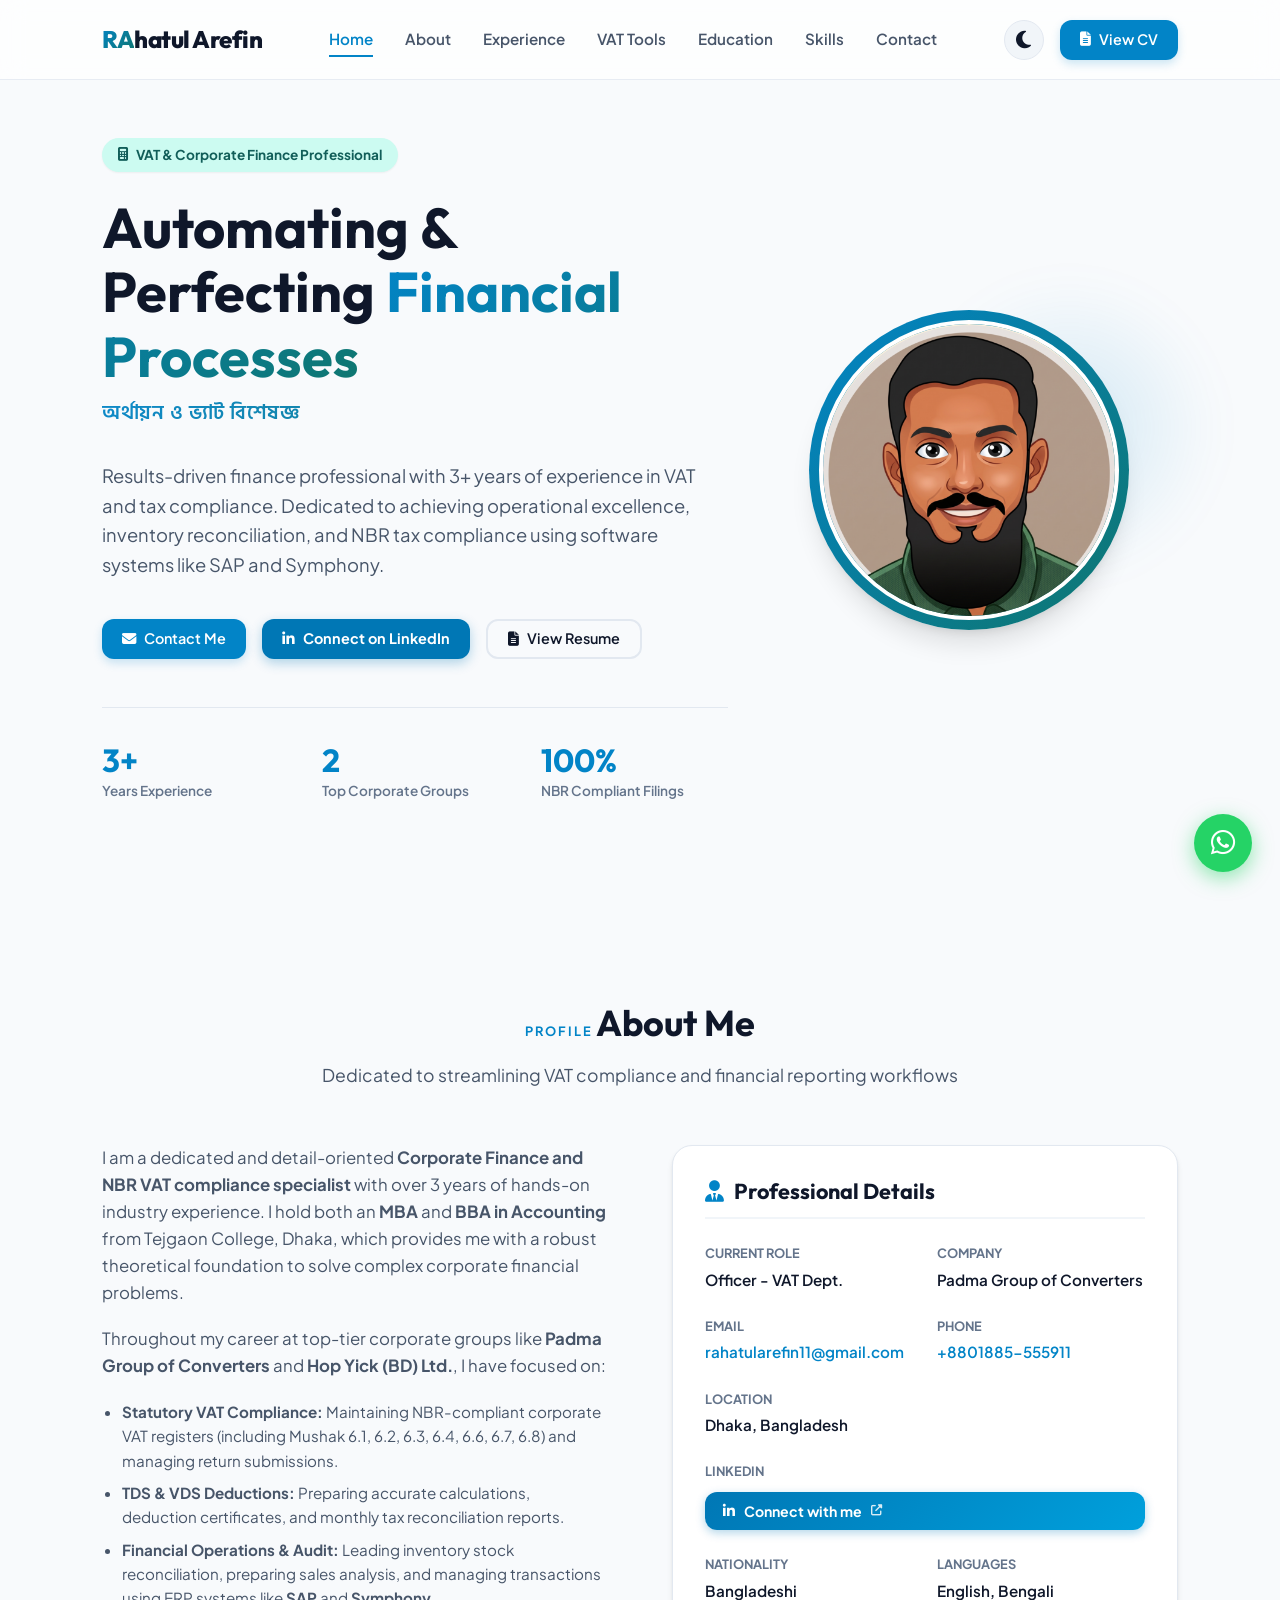
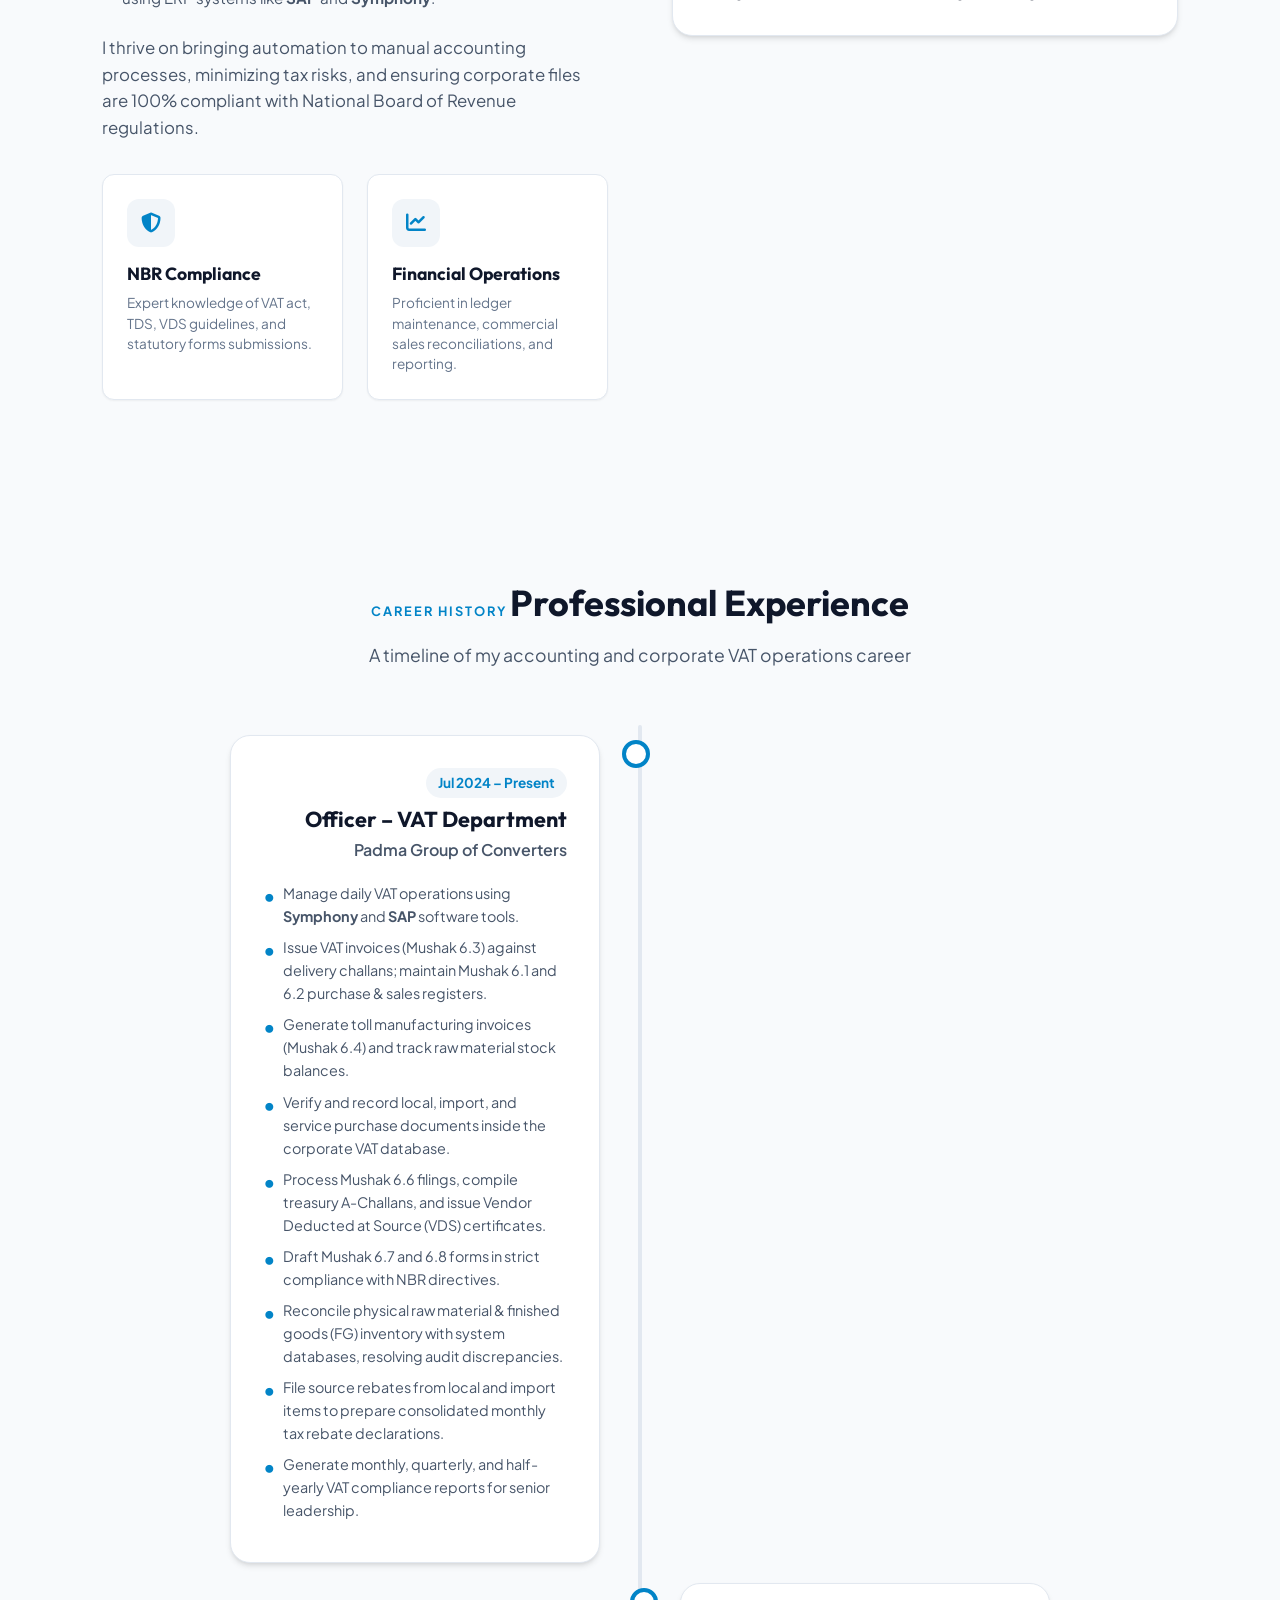
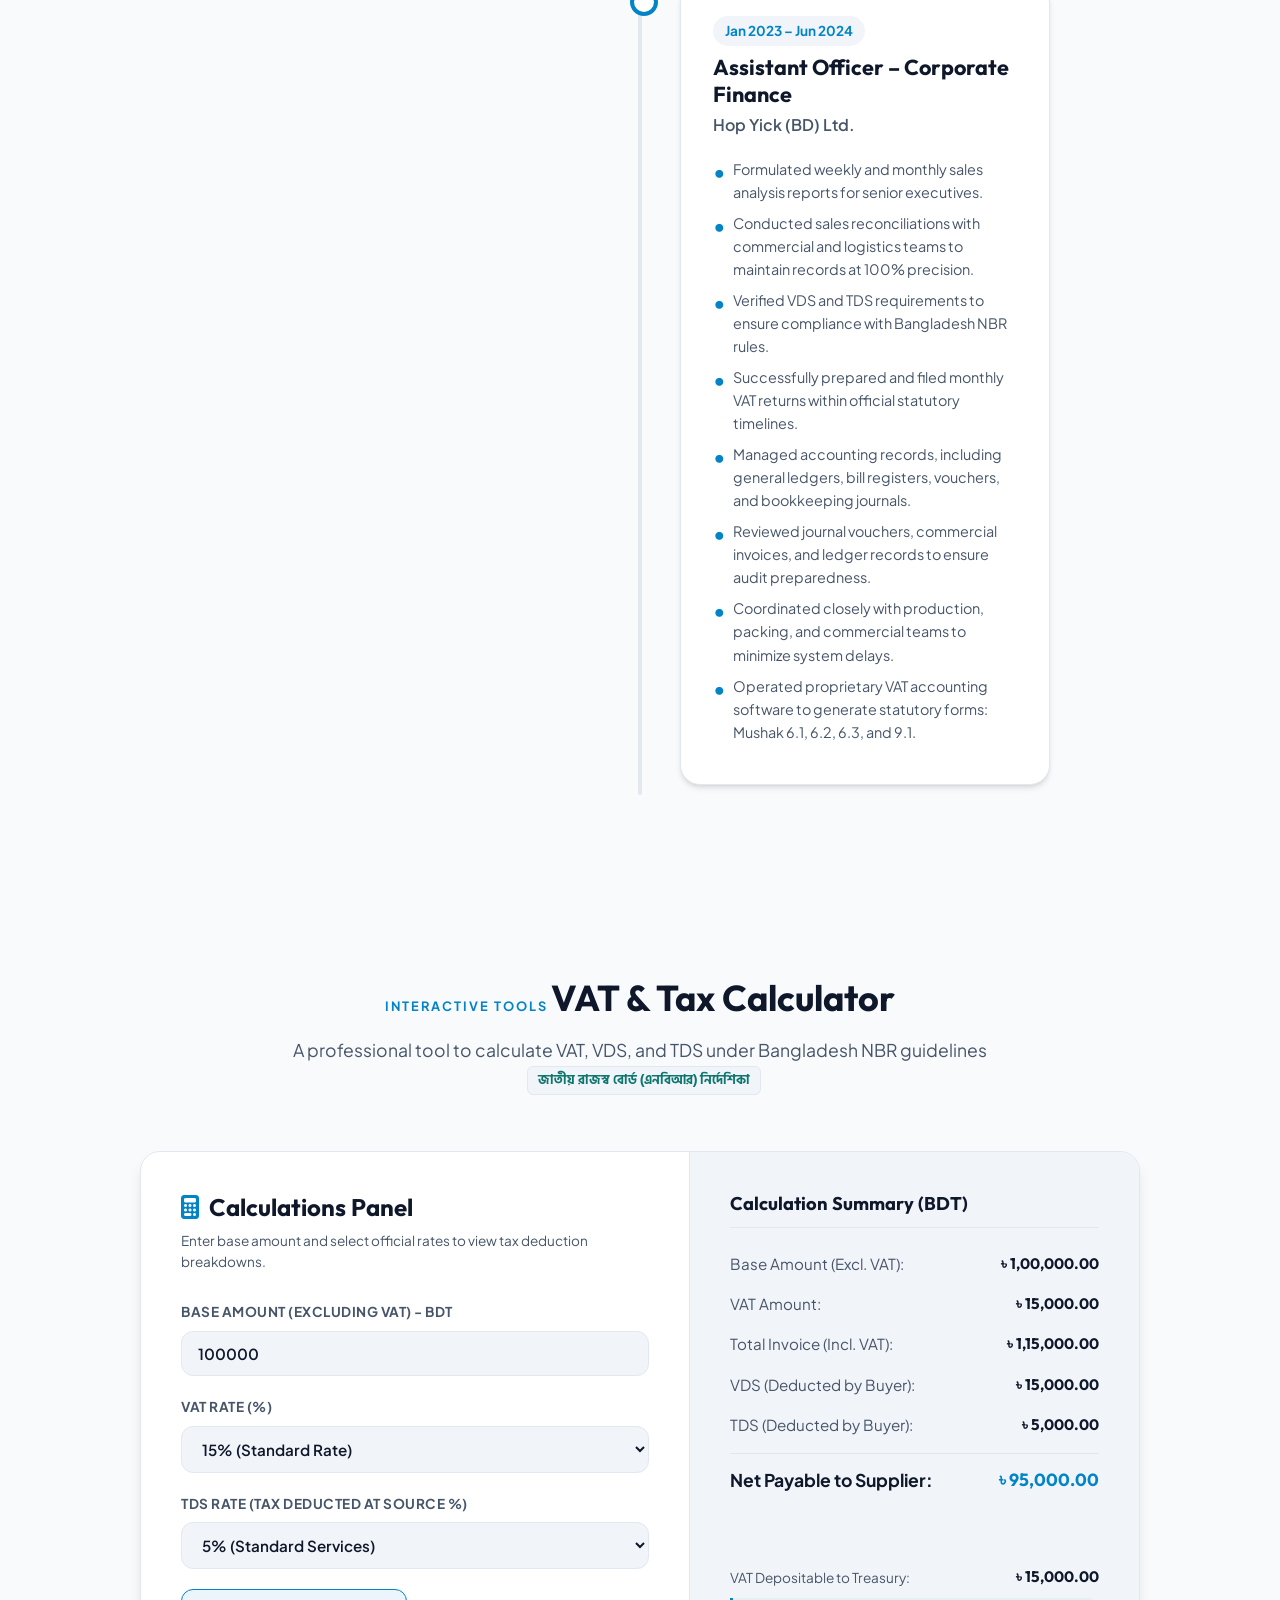
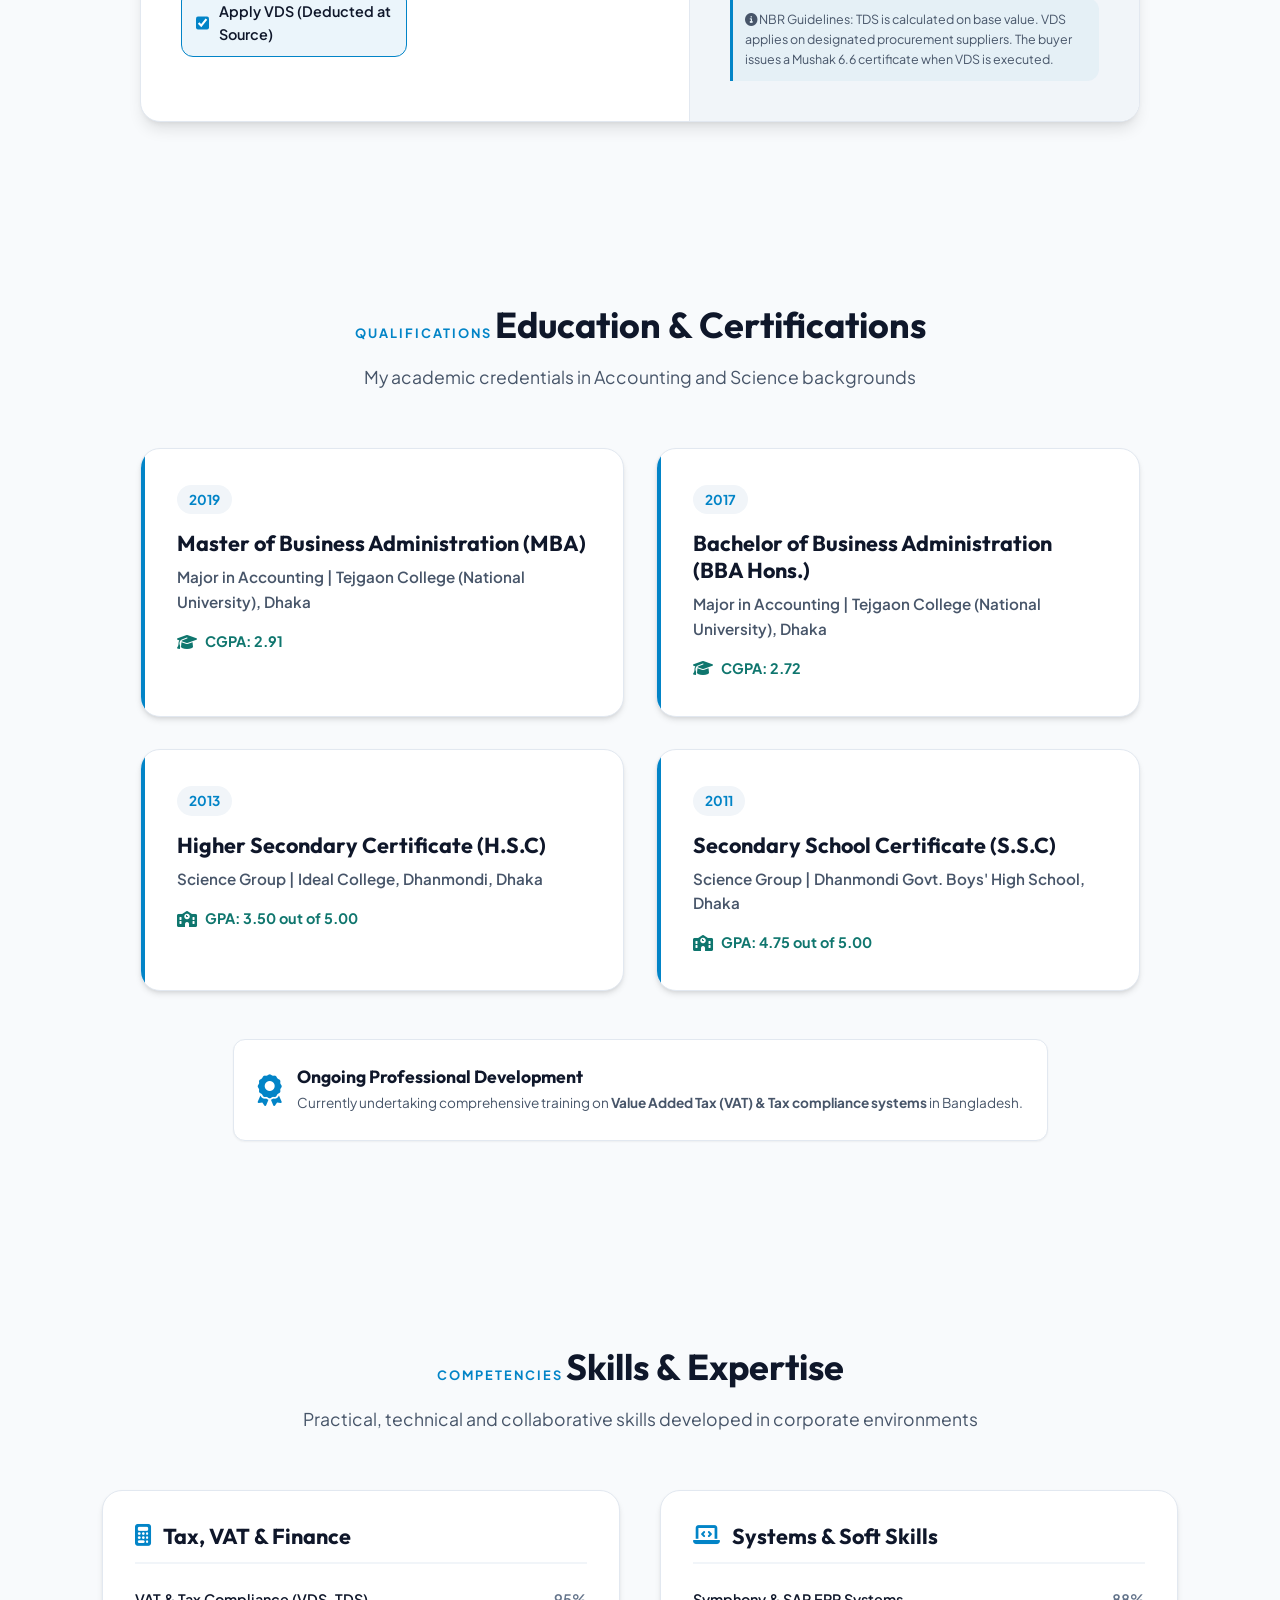
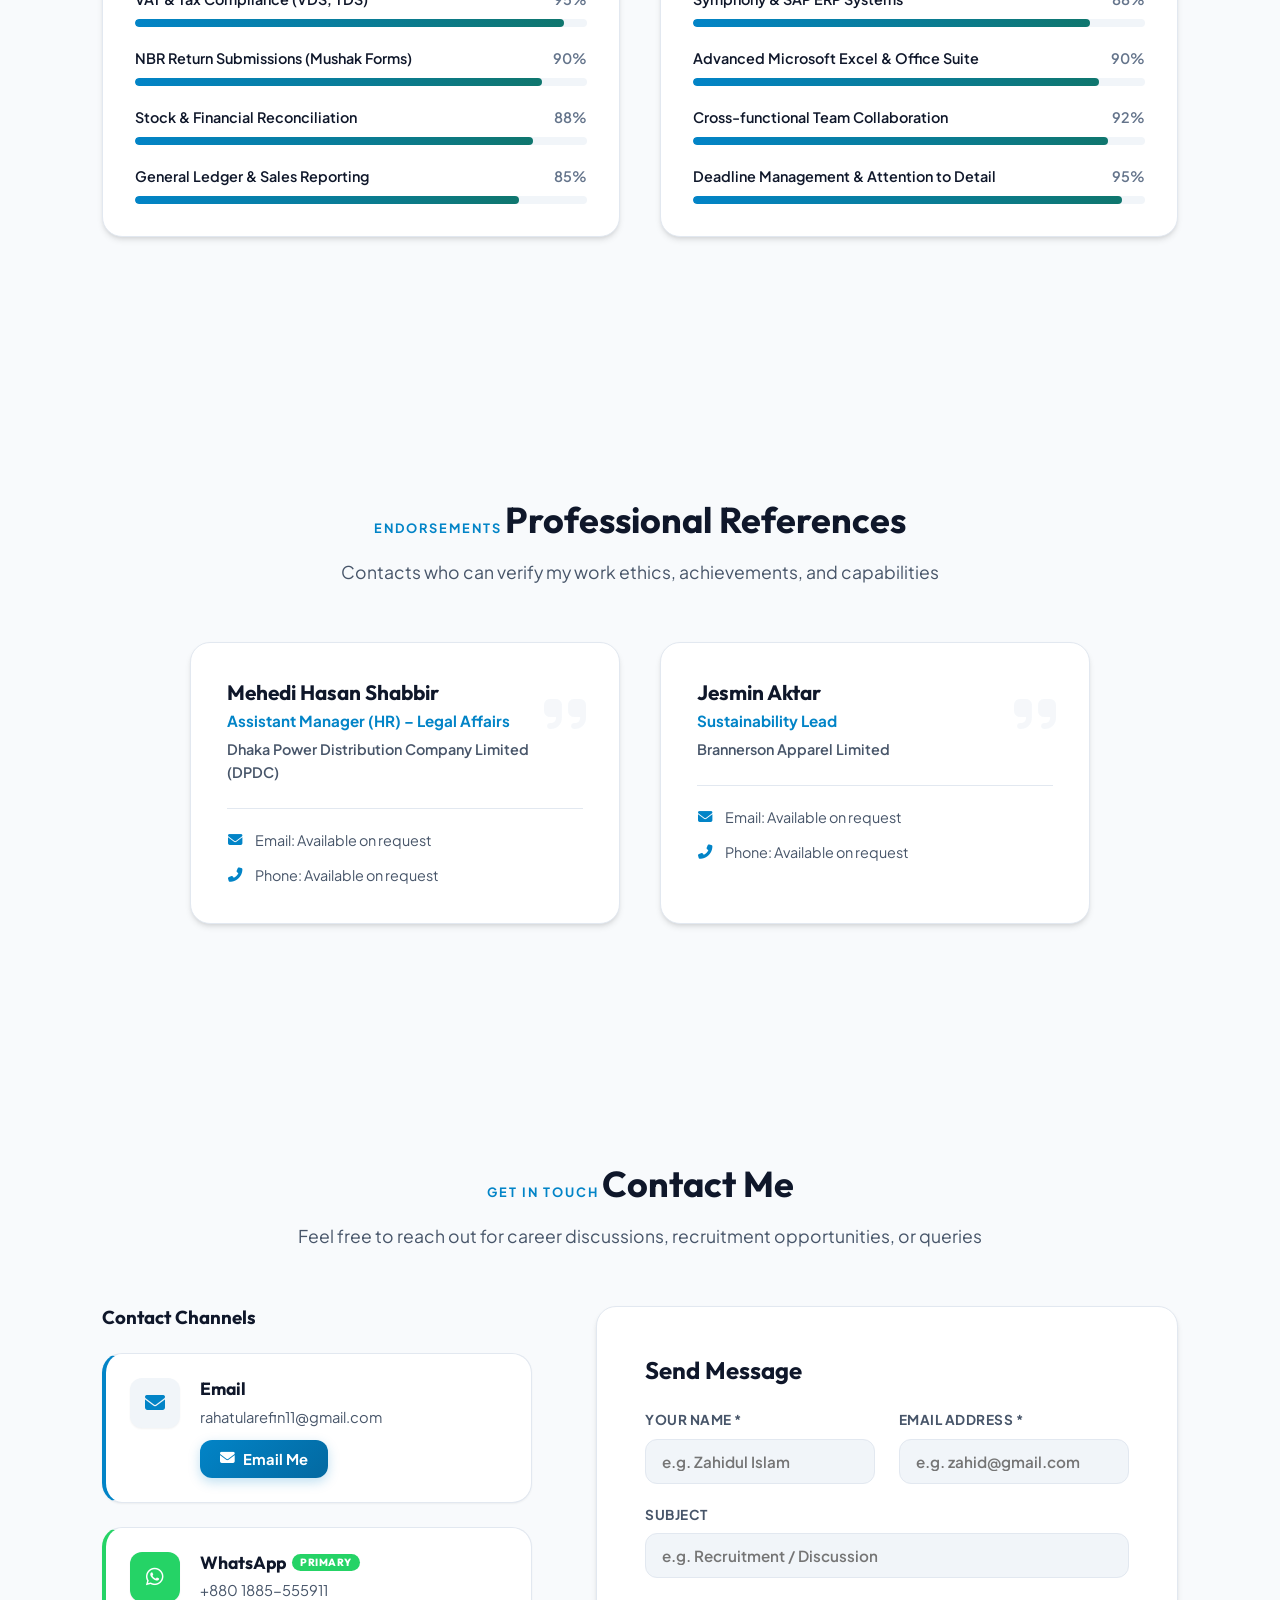
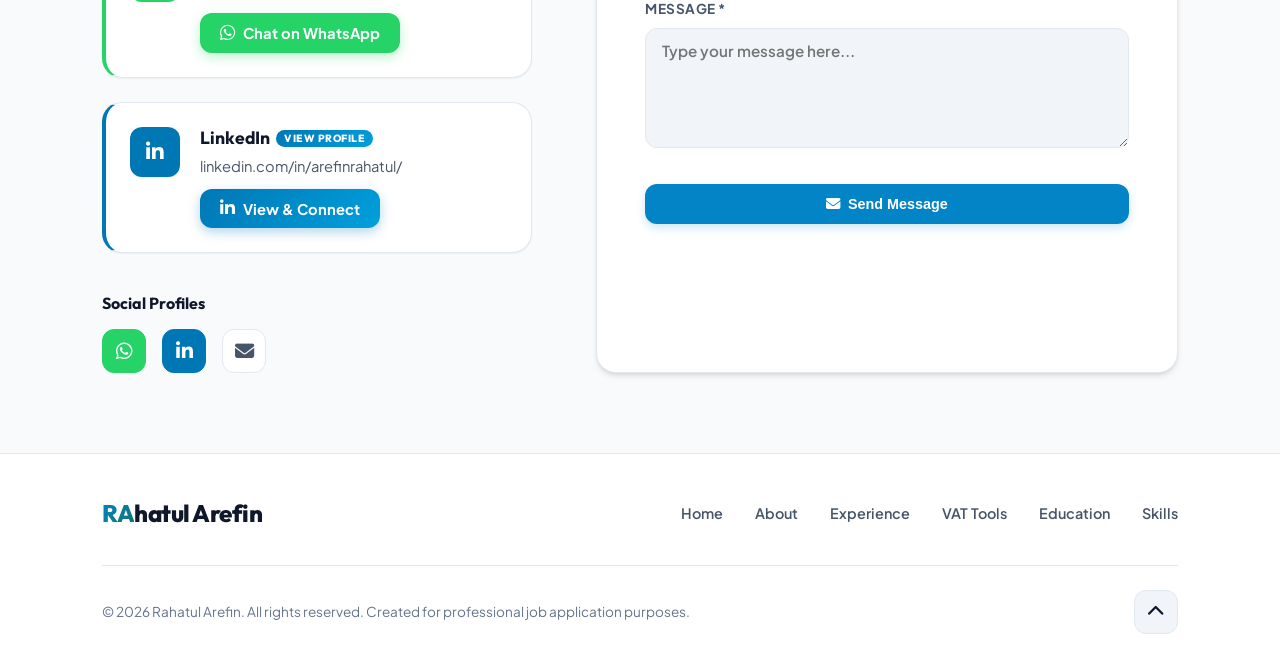
==== commit 69b125ab: "fix: Update LinkedIn profile links to the correct URL" ====
--- a/index.html
+++ b/index.html
@@ -3,8 +3,11 @@
 <head>
   <meta charset="UTF-8">
   <meta name="viewport" content="width=device-width, initial-scale=1.0">
-  <title>Rahatul Arefin | VAT & Corporate Finance Professional</title>
+  <title>Rahatul Arefin | Portfolio</title>
   <meta name="description" content="Professional portfolio of Rahatul Arefin, an Officer in VAT and Corporate Finance with 3+ years of experience in NBR compliance, VAT filings, reconciliations, and financial reporting.">
+  
+  <!-- Favicon -->
+  <link rel="icon" type="image/svg+xml" href="favicon.svg">
   
   <!-- FontAwesome Icons -->
   <link rel="stylesheet" href="https://cdnjs.cloudflare.com/ajax/libs/font-awesome/6.4.0/css/all.min.css">
@@ -72,7 +75,7 @@
         <a href="#contact" class="btn-primary">
           <i class="fas fa-envelope"></i> Contact Me
         </a>
-        <a href="https://linkedin.com/in/rahatularefin" target="_blank" rel="noopener noreferrer" class="btn-linkedin">
+        <a href="https://www.linkedin.com/in/arefinrahatul/" target="_blank" rel="noopener noreferrer" class="btn-linkedin">
           <i class="fab fa-linkedin-in"></i> Connect on LinkedIn
         </a>
         <a href="cv.html" class="btn-secondary">
@@ -169,7 +172,7 @@
           <div class="info-item info-item--linkedin">
             <span class="info-label">LinkedIn</span>
             <a
-              href="https://linkedin.com/in/rahatularefin"
+              href="https://www.linkedin.com/in/arefinrahatul/"
               target="_blank"
               rel="noopener noreferrer"
               class="linkedin-connect-btn"
@@ -590,9 +593,9 @@
           <div class="contact-icon linkedin-icon"><i class="fab fa-linkedin-in"></i></div>
           <div class="contact-details">
             <h4>LinkedIn <span class="li-badge">View Profile</span></h4>
-            <p>linkedin.com/in/rahatularefin</p>
+            <p>linkedin.com/in/arefinrahatul/</p>
             <a
-              href="https://linkedin.com/in/rahatularefin"
+              href="https://www.linkedin.com/in/arefinrahatul/"
               target="_blank"
               rel="noopener noreferrer"
               class="li-btn"
@@ -609,7 +612,7 @@
             <a href="https://wa.me/8801885555911?text=Hi!" target="_blank" rel="noopener noreferrer" class="social-icon social-icon--wa" aria-label="WhatsApp">
               <i class="fab fa-whatsapp"></i>
             </a>
-            <a href="https://linkedin.com/in/rahatularefin" target="_blank" rel="noopener noreferrer" class="social-icon social-icon--li" aria-label="LinkedIn">
+            <a href="https://www.linkedin.com/in/arefinrahatul/" target="_blank" rel="noopener noreferrer" class="social-icon social-icon--li" aria-label="LinkedIn">
               <i class="fab fa-linkedin-in"></i>
             </a>
             <a href="mailto:rahatularefin11@gmail.com" class="social-icon" aria-label="Email">
